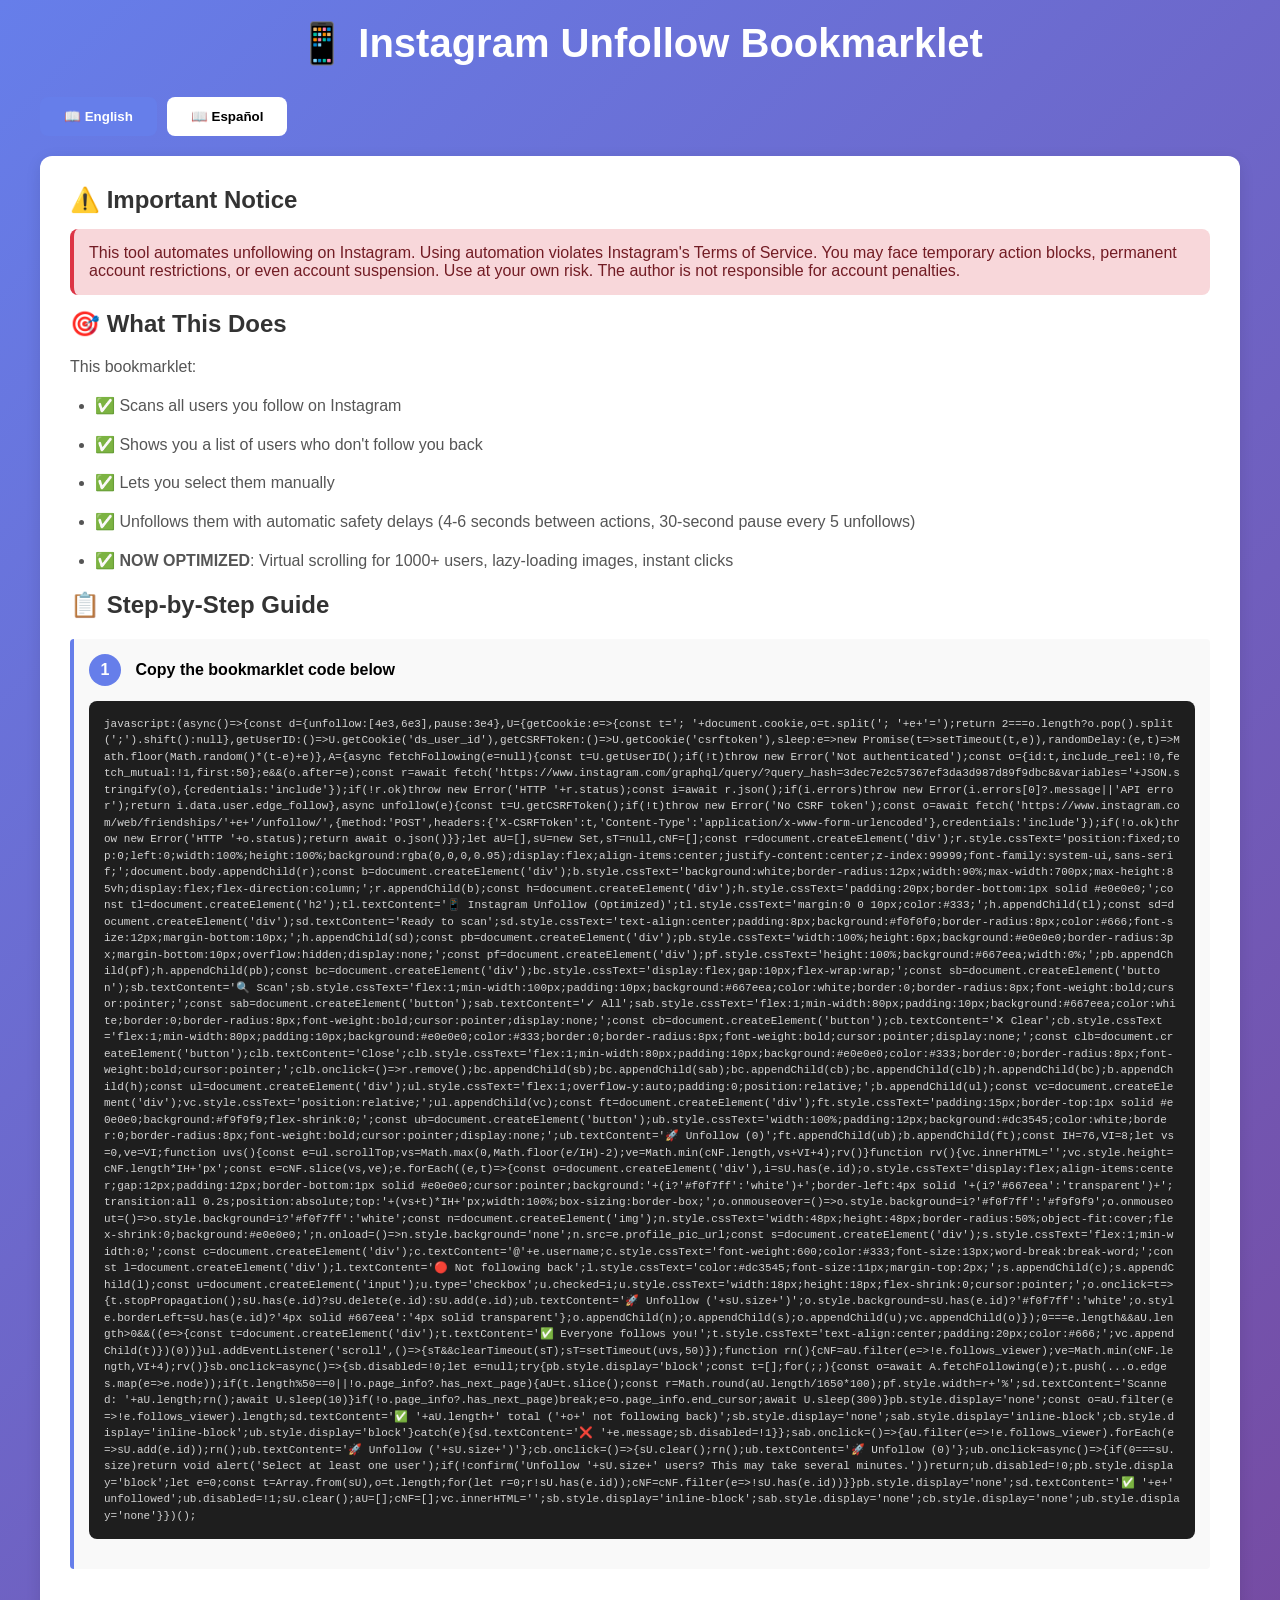
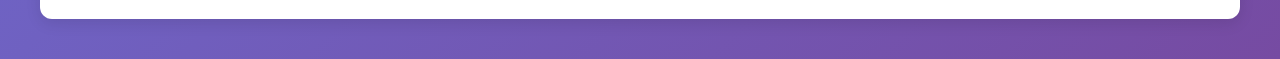
==== bookmarklet.html @ 39abec33 "Add bookmarklet interface and alternative usage methods - Bookmarklet HTML interface for easy setup " ====
<!DOCTYPE html>
<html lang="en">
<head>
    <meta charset="UTF-8">
    <meta name="viewport" content="width=device-width, initial-scale=1.0">
    <title>Instagram Unfollow Bookmarklet Setup</title>
    <style>
        * { margin: 0; padding: 0; box-sizing: border-box; }
        body {
            font-family: -apple-system, BlinkMacSystemFont, 'Segoe UI', sans-serif;
            background: linear-gradient(135deg, #667eea 0%, #764ba2 100%);
            min-height: 100vh;
            padding: 20px;
        }
        .wrapper {
            max-width: 1200px;
            margin: 0 auto;
        }
        .tabs {
            display: flex;
            gap: 10px;
            margin-bottom: 20px;
            flex-wrap: wrap;
        }
        .tab-btn {
            padding: 12px 24px;
            background: white;
            border: none;
            border-radius: 8px;
            font-weight: 600;
            cursor: pointer;
            transition: all 0.3s;
        }
        .tab-btn.active {
            background: #667eea;
            color: white;
        }
        .tab-btn:hover {
            transform: translateY(-2px);
            box-shadow: 0 4px 12px rgba(0,0,0,0.15);
        }
        .tab-content {
            display: none;
        }
        .tab-content.active {
            display: block;
        }
        .card {
            background: white;
            border-radius: 12px;
            padding: 30px;
            margin-bottom: 20px;
            box-shadow: 0 4px 15px rgba(0,0,0,0.1);
        }
        h1 {
            color: white;
            margin-bottom: 30px;
            text-align: center;
            font-size: 2.5em;
        }
        h2 {
            color: #333;
            margin-bottom: 15px;
            font-size: 1.5em;
        }
        h3 {
            color: #667eea;
            margin: 20px 0 10px;
            font-size: 1.1em;
        }
        p, li {
            color: #555;
            line-height: 1.8;
            margin-bottom: 10px;
        }
        ol, ul {
            margin-left: 25px;
            margin-bottom: 15px;
        }
        .code-block {
            background: #1e1e1e;
            color: #d4d4d4;
            padding: 15px;
            border-radius: 8px;
            overflow-x: auto;
            margin: 15px 0;
            font-family: 'Monaco', 'Menlo', monospace;
            font-size: 11px;
            line-height: 1.5;
            word-break: break-all;
        }
        .warning {
            background: #f8d7da;
            border-left: 4px solid #dc3545;
            padding: 15px;
            border-radius: 8px;
            margin: 15px 0;
            color: #721c24;
        }
        .copy-btn {
            background: #667eea;
            color: white;
            border: none;
            padding: 10px 20px;
            border-radius: 6px;
            cursor: pointer;
            font-weight: 600;
            margin-top: 10px;
            transition: all 0.3s;
        }
        .copy-btn:hover {
            background: #764ba2;
        }
        .step {
            margin: 20px 0;
            padding: 15px;
            background: #f9f9f9;
            border-left: 4px solid #667eea;
            border-radius: 4px;
        }
        .step-num {
            display: inline-block;
            width: 32px;
            height: 32px;
            background: #667eea;
            color: white;
            border-radius: 50%;
            text-align: center;
            line-height: 32px;
            font-weight: 700;
            margin-right: 10px;
        }
        code {
            background: #f4f4f4;
            padding: 2px 6px;
            border-radius: 4px;
            font-family: monospace;
        }
    </style>
</head>
<body>
    <div class="wrapper">
        <h1>📱 Instagram Unfollow Bookmarklet</h1>
        
        <div class="tabs">
            <button class="tab-btn active" onclick="switchTab(event, 'english')">📖 English</button>
            <button class="tab-btn" onclick="switchTab(event, 'spanish')">📖 Español</button>
        </div>

        <!-- ENGLISH TAB -->
        <div id="english" class="tab-content active">
            <div class="card">
                <h2>⚠️ Important Notice</h2>
                <div class="warning">
                    This tool automates unfollowing on Instagram. Using automation violates Instagram's Terms of Service. You may face temporary action blocks, permanent account restrictions, or even account suspension. Use at your own risk. The author is not responsible for account penalties.
                </div>

                <h2>🎯 What This Does</h2>
                <p>This bookmarklet:</p>
                <ul>
                    <li>✅ Scans all users you follow on Instagram</li>
                    <li>✅ Shows you a list of users who don't follow you back</li>
                    <li>✅ Lets you select them manually</li>
                    <li>✅ Unfollows them with automatic safety delays (4-6 seconds between actions, 30-second pause every 5 unfollows)</li>
                    <li>✅ <strong>NOW OPTIMIZED</strong>: Virtual scrolling for 1000+ users, lazy-loading images, instant clicks</li>
                </ul>

                <h2>📋 Step-by-Step Guide</h2>

                <div class="step">
                    <span class="step-num">1</span>
                    <strong>Copy the bookmarklet code below</strong>
                    <div class="code-block" id="codeEn">javascript:(async()=>{const d={unfollow:[4e3,6e3],pause:3e4},U={getCookie:e=>{const t='; '+document.cookie,o=t.split('; '+e+'=');return 2===o.length?o.pop().split(';').shift():null},getUserID:()=>U.getCookie('ds_user_id'),getCSRFToken:()=>U.getCookie('csrftoken'),sleep:e=>new Promise(t=>setTimeout(t,e)),randomDelay:(e,t)=>Math.floor(Math.random()*(t-e)+e)},A={async fetchFollowing(e=null){const t=U.getUserID();if(!t)throw new Error('Not authenticated');const o={id:t,include_reel:!0,fetch_mutual:!1,first:50};e&&(o.after=e);const r=await fetch('https://www.instagram.com/graphql/query/?query_hash=3dec7e2c57367ef3da3d987d89f9dbc8&variables='+JSON.stringify(o),{credentials:'include'});if(!r.ok)throw new Error('HTTP '+r.status);const i=await r.json();if(i.errors)throw new Error(i.errors[0]?.message||'API error');return i.data.user.edge_follow},async unfollow(e){const t=U.getCSRFToken();if(!t)throw new Error('No CSRF token');const o=await fetch('https://www.instagram.com/web/friendships/'+e+'/unfollow/',{method:'POST',headers:{'X-CSRFToken':t,'Content-Type':'application/x-www-form-urlencoded'},credentials:'include'});if(!o.ok)throw new Error('HTTP '+o.status);return await o.json()}};let aU=[],sU=new Set,sT=null,cNF=[];const r=document.createElement('div');r.style.cssText='position:fixed;top:0;left:0;width:100%;height:100%;background:rgba(0,0,0,0.95);display:flex;align-items:center;justify-content:center;z-index:99999;font-family:system-ui,sans-serif;';document.body.appendChild(r);const b=document.createElement('div');b.style.cssText='background:white;border-radius:12px;width:90%;max-width:700px;max-height:85vh;display:flex;flex-direction:column;';r.appendChild(b);const h=document.createElement('div');h.style.cssText='padding:20px;border-bottom:1px solid #e0e0e0;';const tl=document.createElement('h2');tl.textContent='📱 Instagram Unfollow (Optimized)';tl.style.cssText='margin:0 0 10px;color:#333;';h.appendChild(tl);const sd=document.createElement('div');sd.textContent='Ready to scan';sd.style.cssText='text-align:center;padding:8px;background:#f0f0f0;border-radius:8px;color:#666;font-size:12px;margin-bottom:10px;';h.appendChild(sd);const pb=document.createElement('div');pb.style.cssText='width:100%;height:6px;background:#e0e0e0;border-radius:3px;margin-bottom:10px;overflow:hidden;display:none;';const pf=document.createElement('div');pf.style.cssText='height:100%;background:#667eea;width:0%;';pb.appendChild(pf);h.appendChild(pb);const bc=document.createElement('div');bc.style.cssText='display:flex;gap:10px;flex-wrap:wrap;';const sb=document.createElement('button');sb.textContent='🔍 Scan';sb.style.cssText='flex:1;min-width:100px;padding:10px;background:#667eea;color:white;border:0;border-radius:8px;font-weight:bold;cursor:pointer;';const sab=document.createElement('button');sab.textContent='✓ All';sab.style.cssText='flex:1;min-width:80px;padding:10px;background:#667eea;color:white;border:0;border-radius:8px;font-weight:bold;cursor:pointer;display:none;';const cb=document.createElement('button');cb.textContent='✕ Clear';cb.style.cssText='flex:1;min-width:80px;padding:10px;background:#e0e0e0;color:#333;border:0;border-radius:8px;font-weight:bold;cursor:pointer;display:none;';const clb=document.createElement('button');clb.textContent='Close';clb.style.cssText='flex:1;min-width:80px;padding:10px;background:#e0e0e0;color:#333;border:0;border-radius:8px;font-weight:bold;cursor:pointer;';clb.onclick=()=>r.remove();bc.appendChild(sb);bc.appendChild(sab);bc.appendChild(cb);bc.appendChild(clb);h.appendChild(bc);b.appendChild(h);const ul=document.createElement('div');ul.style.cssText='flex:1;overflow-y:auto;padding:0;position:relative;';b.appendChild(ul);const vc=document.createElement('div');vc.style.cssText='position:relative;';ul.appendChild(vc);const ft=document.createElement('div');ft.style.cssText='padding:15px;border-top:1px solid #e0e0e0;background:#f9f9f9;flex-shrink:0;';const ub=document.createElement('button');ub.style.cssText='width:100%;padding:12px;background:#dc3545;color:white;border:0;border-radius:8px;font-weight:bold;cursor:pointer;display:none;';ub.textContent='🚀 Unfollow (0)';ft.appendChild(ub);b.appendChild(ft);const IH=76,VI=8;let vs=0,ve=VI;function uvs(){const e=ul.scrollTop;vs=Math.max(0,Math.floor(e/IH)-2);ve=Math.min(cNF.length,vs+VI+4);rv()}function rv(){vc.innerHTML='';vc.style.height=cNF.length*IH+'px';const e=cNF.slice(vs,ve);e.forEach((e,t)=>{const o=document.createElement('div'),i=sU.has(e.id);o.style.cssText='display:flex;align-items:center;gap:12px;padding:12px;border-bottom:1px solid #e0e0e0;cursor:pointer;background:'+(i?'#f0f7ff':'white')+';border-left:4px solid '+(i?'#667eea':'transparent')+';transition:all 0.2s;position:absolute;top:'+(vs+t)*IH+'px;width:100%;box-sizing:border-box;';o.onmouseover=()=>o.style.background=i?'#f0f7ff':'#f9f9f9';o.onmouseout=()=>o.style.background=i?'#f0f7ff':'white';const n=document.createElement('img');n.style.cssText='width:48px;height:48px;border-radius:50%;object-fit:cover;flex-shrink:0;background:#e0e0e0;';n.onload=()=>n.style.background='none';n.src=e.profile_pic_url;const s=document.createElement('div');s.style.cssText='flex:1;min-width:0;';const c=document.createElement('div');c.textContent='@'+e.username;c.style.cssText='font-weight:600;color:#333;font-size:13px;word-break:break-word;';const l=document.createElement('div');l.textContent='🔴 Not following back';l.style.cssText='color:#dc3545;font-size:11px;margin-top:2px;';s.appendChild(c);s.appendChild(l);const u=document.createElement('input');u.type='checkbox';u.checked=i;u.style.cssText='width:18px;height:18px;flex-shrink:0;cursor:pointer;';o.onclick=t=>{t.stopPropagation();sU.has(e.id)?sU.delete(e.id):sU.add(e.id);ub.textContent='🚀 Unfollow ('+sU.size+')';o.style.background=sU.has(e.id)?'#f0f7ff':'white';o.style.borderLeft=sU.has(e.id)?'4px solid #667eea':'4px solid transparent'};o.appendChild(n);o.appendChild(s);o.appendChild(u);vc.appendChild(o)});0===e.length&&aU.length>0&&((e=>{const t=document.createElement('div');t.textContent='✅ Everyone follows you!';t.style.cssText='text-align:center;padding:20px;color:#666;';vc.appendChild(t)})(0))}ul.addEventListener('scroll',()=>{sT&&clearTimeout(sT);sT=setTimeout(uvs,50)});function rn(){cNF=aU.filter(e=>!e.follows_viewer);ve=Math.min(cNF.length,VI+4);rv()}sb.onclick=async()=>{sb.disabled=!0;let e=null;try{pb.style.display='block';const t=[];for(;;){const o=await A.fetchFollowing(e);t.push(...o.edges.map(e=>e.node));if(t.length%50==0||!o.page_info?.has_next_page){aU=t.slice();const r=Math.round(aU.length/1650*100);pf.style.width=r+'%';sd.textContent='Scanned: '+aU.length;rn();await U.sleep(10)}if(!o.page_info?.has_next_page)break;e=o.page_info.end_cursor;await U.sleep(300)}pb.style.display='none';const o=aU.filter(e=>!e.follows_viewer).length;sd.textContent='✅ '+aU.length+' total ('+o+' not following back)';sb.style.display='none';sab.style.display='inline-block';cb.style.display='inline-block';ub.style.display='block'}catch(e){sd.textContent='❌ '+e.message;sb.disabled=!1}};sab.onclick=()=>{aU.filter(e=>!e.follows_viewer).forEach(e=>sU.add(e.id));rn();ub.textContent='🚀 Unfollow ('+sU.size+')'};cb.onclick=()=>{sU.clear();rn();ub.textContent='🚀 Unfollow (0)'};ub.onclick=async()=>{if(0===sU.size)return void alert('Select at least one user');if(!confirm('Unfollow '+sU.size+' users? This may take several minutes.'))return;ub.disabled=!0;pb.style.display='block';let e=0;const t=Array.from(sU),o=t.length;for(let r=0;r<t.length;r++){const i=t[r];try{await A.unfollow(i);e++}catch(e){console.log('Error:',e)}sd.textContent='Unfollowing... '+e+'/'+o;(e+1)%5==0?(sd.textContent='Unfollowing... '+e+'/'+o+' (30s pause)',await U.sleep(d.pause)):await U.sleep(U.randomDelay(d.unfollow[0],d.unfollow[1]));if(e%50==0){aU=aU.filter(e=>!sU.has(e.id));cNF=cNF.filter(e=>!sU.has(e.id))}}pb.style.display='none';sd.textContent='✅ '+e+' unfollowed';ub.disabled=!1;sU.clear();aU=[];cNF=[];vc.innerHTML='';sb.style.display='inline-block';sab.style.display='none';cb.style.display='none';ub.style.display='none'}})();
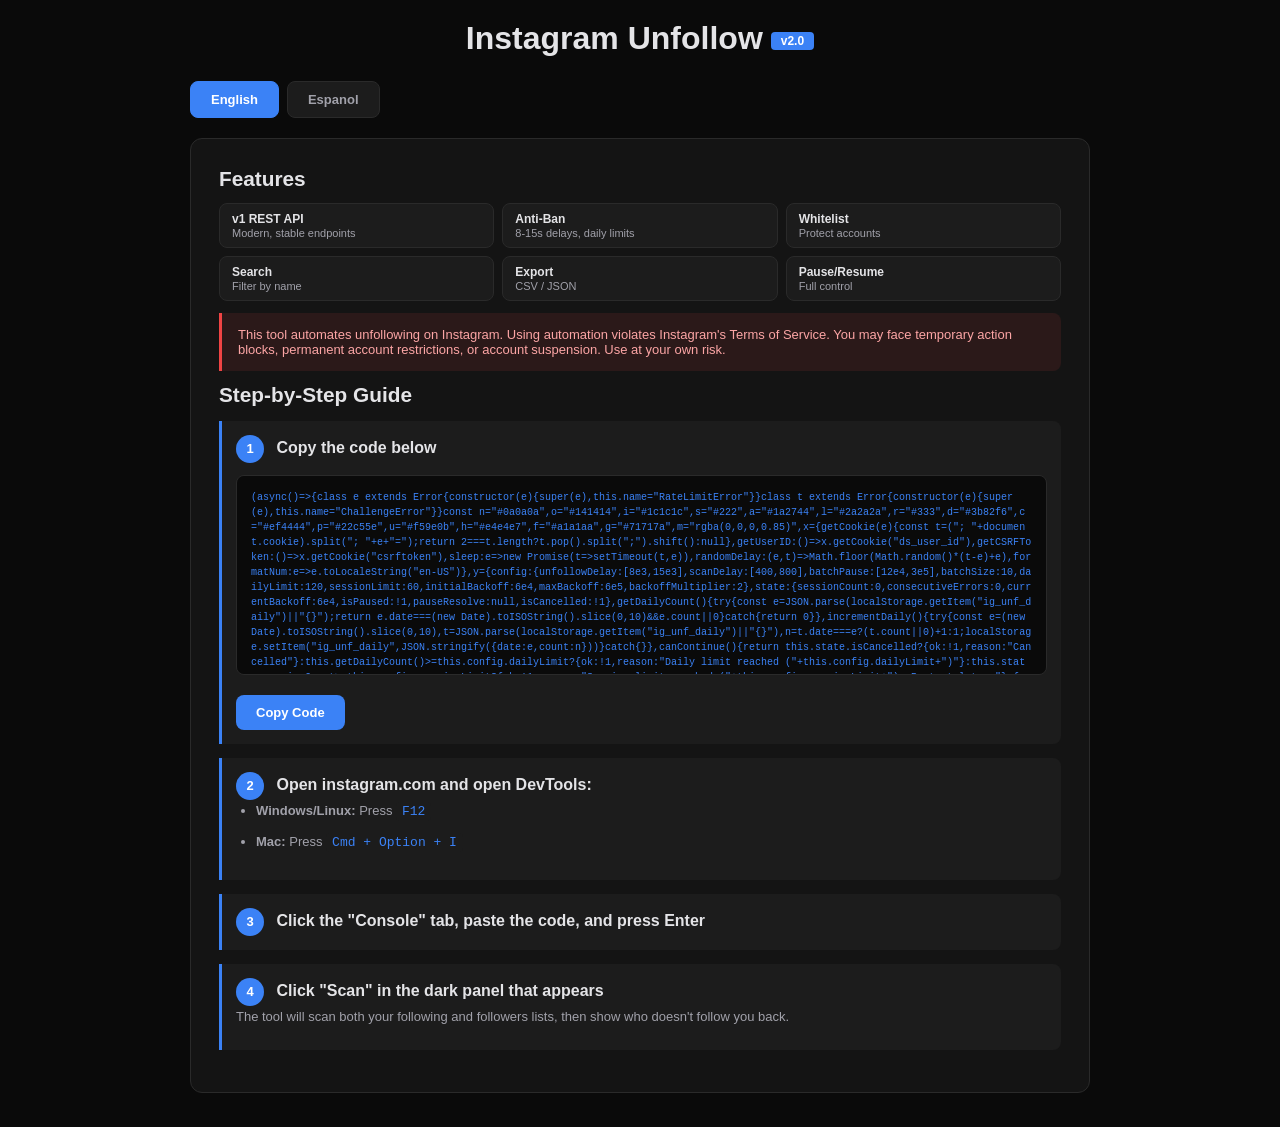
==== commit 987dee85: "Update README, move source to src/, refresh HTML interfaces - Rewrote README.md with professional st" ====
--- a/bookmarklet.html
+++ b/bookmarklet.html
@@ -3,41 +3,43 @@
 <head>
     <meta charset="UTF-8">
     <meta name="viewport" content="width=device-width, initial-scale=1.0">
-    <title>Instagram Unfollow Bookmarklet Setup</title>
+    <title>Instagram Unfollow - Setup</title>
     <style>
         * { margin: 0; padding: 0; box-sizing: border-box; }
         body {
             font-family: -apple-system, BlinkMacSystemFont, 'Segoe UI', sans-serif;
-            background: linear-gradient(135deg, #667eea 0%, #764ba2 100%);
+            background: #0a0a0a;
             min-height: 100vh;
             padding: 20px;
+            color: #e4e4e7;
         }
         .wrapper {
-            max-width: 1200px;
+            max-width: 900px;
             margin: 0 auto;
         }
         .tabs {
             display: flex;
-            gap: 10px;
+            gap: 8px;
             margin-bottom: 20px;
-            flex-wrap: wrap;
         }
         .tab-btn {
-            padding: 12px 24px;
-            background: white;
-            border: none;
+            padding: 10px 20px;
+            background: #1c1c1c;
+            border: 1px solid #2a2a2a;
             border-radius: 8px;
             font-weight: 600;
             cursor: pointer;
-            transition: all 0.3s;
+            color: #a1a1aa;
+            font-size: 13px;
+            transition: all 0.2s;
         }
         .tab-btn.active {
-            background: #667eea;
+            background: #3b82f6;
             color: white;
+            border-color: #3b82f6;
         }
         .tab-btn:hover {
-            transform: translateY(-2px);
-            box-shadow: 0 4px 12px rgba(0,0,0,0.15);
+            border-color: #3b82f6;
         }
         .tab-content {
             display: none;
@@ -46,128 +48,286 @@
             display: block;
         }
         .card {
-            background: white;
+            background: #141414;
             border-radius: 12px;
-            padding: 30px;
-            margin-bottom: 20px;
-            box-shadow: 0 4px 15px rgba(0,0,0,0.1);
+            padding: 28px;
+            margin-bottom: 16px;
+            border: 1px solid #2a2a2a;
         }
         h1 {
+            color: #e4e4e7;
+            margin-bottom: 24px;
+            text-align: center;
+            font-size: 2em;
+        }
+        .version {
+            display: inline-block;
+            background: #3b82f6;
             color: white;
-            margin-bottom: 30px;
-            text-align: center;
-            font-size: 2.5em;
+            font-size: 12px;
+            font-weight: 600;
+            padding: 2px 10px;
+            border-radius: 4px;
+            margin-left: 8px;
+            vertical-align: middle;
         }
         h2 {
-            color: #333;
-            margin-bottom: 15px;
-            font-size: 1.5em;
+            color: #e4e4e7;
+            margin-bottom: 12px;
+            font-size: 1.3em;
         }
         h3 {
-            color: #667eea;
-            margin: 20px 0 10px;
-            font-size: 1.1em;
+            color: #3b82f6;
+            margin: 16px 0 8px;
+            font-size: 1em;
         }
         p, li {
-            color: #555;
-            line-height: 1.8;
-            margin-bottom: 10px;
+            color: #a1a1aa;
+            line-height: 1.7;
+            margin-bottom: 8px;
+            font-size: 13px;
         }
         ol, ul {
-            margin-left: 25px;
-            margin-bottom: 15px;
+            margin-left: 20px;
+            margin-bottom: 12px;
         }
         .code-block {
-            background: #1e1e1e;
-            color: #d4d4d4;
-            padding: 15px;
+            background: #0a0a0a;
+            color: #3b82f6;
+            padding: 14px;
             border-radius: 8px;
             overflow-x: auto;
-            margin: 15px 0;
-            font-family: 'Monaco', 'Menlo', monospace;
-            font-size: 11px;
+            margin: 12px 0;
+            font-family: 'SF Mono', 'Monaco', 'Menlo', monospace;
+            font-size: 10px;
             line-height: 1.5;
             word-break: break-all;
-        }
+            border: 1px solid #2a2a2a;
+            max-height: 200px;
+            overflow-y: auto;
+        }
+        .code-block::-webkit-scrollbar { width: 6px; }
+        .code-block::-webkit-scrollbar-track { background: #0a0a0a; }
+        .code-block::-webkit-scrollbar-thumb { background: #2a2a2a; border-radius: 3px; }
         .warning {
-            background: #f8d7da;
-            border-left: 4px solid #dc3545;
-            padding: 15px;
-            border-radius: 8px;
-            margin: 15px 0;
-            color: #721c24;
+            background: rgba(239, 68, 68, 0.1);
+            border-left: 3px solid #ef4444;
+            padding: 14px 16px;
+            border-radius: 0 8px 8px 0;
+            color: #fca5a5;
+            margin: 12px 0;
+            font-size: 13px;
         }
         .copy-btn {
-            background: #667eea;
+            background: #3b82f6;
             color: white;
             border: none;
             padding: 10px 20px;
-            border-radius: 6px;
+            border-radius: 8px;
             cursor: pointer;
             font-weight: 600;
-            margin-top: 10px;
-            transition: all 0.3s;
+            font-size: 13px;
+            margin-top: 8px;
+            transition: all 0.2s;
         }
         .copy-btn:hover {
-            background: #764ba2;
+            background: #2563eb;
+        }
+        .copy-btn.copied {
+            background: #22c55e;
         }
         .step {
-            margin: 20px 0;
-            padding: 15px;
-            background: #f9f9f9;
-            border-left: 4px solid #667eea;
-            border-radius: 4px;
+            margin: 14px 0;
+            padding: 14px;
+            background: #1c1c1c;
+            border-left: 3px solid #3b82f6;
+            border-radius: 0 8px 8px 0;
         }
         .step-num {
             display: inline-block;
-            width: 32px;
-            height: 32px;
-            background: #667eea;
+            width: 28px;
+            height: 28px;
+            background: #3b82f6;
             color: white;
             border-radius: 50%;
             text-align: center;
-            line-height: 32px;
+            line-height: 28px;
             font-weight: 700;
-            margin-right: 10px;
+            font-size: 13px;
+            margin-right: 8px;
         }
         code {
-            background: #f4f4f4;
+            background: #1c1c1c;
             padding: 2px 6px;
             border-radius: 4px;
             font-family: monospace;
+            color: #3b82f6;
+        }
+        .features {
+            display: grid;
+            grid-template-columns: 1fr 1fr 1fr;
+            gap: 8px;
+            margin: 12px 0;
+        }
+        .feature {
+            background: #1c1c1c;
+            padding: 8px 12px;
+            border-radius: 8px;
+            font-size: 11px;
+            color: #a1a1aa;
+            border: 1px solid #2a2a2a;
+        }
+        .feature strong {
+            color: #e4e4e7;
+            display: block;
+            margin-bottom: 1px;
+            font-size: 12px;
         }
     </style>
 </head>
 <body>
     <div class="wrapper">
-        <h1>📱 Instagram Unfollow Bookmarklet</h1>
-        
+        <h1>Instagram Unfollow<span class="version">v2.0</span></h1>
+
         <div class="tabs">
-            <button class="tab-btn active" onclick="switchTab(event, 'english')">📖 English</button>
-            <button class="tab-btn" onclick="switchTab(event, 'spanish')">📖 Español</button>
+            <button class="tab-btn active" onclick="switchTab(event, 'english')">English</button>
+            <button class="tab-btn" onclick="switchTab(event, 'spanish')">Espanol</button>
         </div>
 
         <!-- ENGLISH TAB -->
         <div id="english" class="tab-content active">
             <div class="card">
-                <h2>⚠️ Important Notice</h2>
+                <h2>Features</h2>
+                <div class="features">
+                    <div class="feature"><strong>v1 REST API</strong>Modern, stable endpoints</div>
+                    <div class="feature"><strong>Anti-Ban</strong>8-15s delays, daily limits</div>
+                    <div class="feature"><strong>Whitelist</strong>Protect accounts</div>
+                    <div class="feature"><strong>Search</strong>Filter by name</div>
+                    <div class="feature"><strong>Export</strong>CSV / JSON</div>
+                    <div class="feature"><strong>Pause/Resume</strong>Full control</div>
+                </div>
+
                 <div class="warning">
-                    This tool automates unfollowing on Instagram. Using automation violates Instagram's Terms of Service. You may face temporary action blocks, permanent account restrictions, or even account suspension. Use at your own risk. The author is not responsible for account penalties.
-                </div>
-
-                <h2>🎯 What This Does</h2>
-                <p>This bookmarklet:</p>
-                <ul>
-                    <li>✅ Scans all users you follow on Instagram</li>
-                    <li>✅ Shows you a list of users who don't follow you back</li>
-                    <li>✅ Lets you select them manually</li>
-                    <li>✅ Unfollows them with automatic safety delays (4-6 seconds between actions, 30-second pause every 5 unfollows)</li>
-                    <li>✅ <strong>NOW OPTIMIZED</strong>: Virtual scrolling for 1000+ users, lazy-loading images, instant clicks</li>
-                </ul>
-
-                <h2>📋 Step-by-Step Guide</h2>
+                    This tool automates unfollowing on Instagram. Using automation violates Instagram's Terms of Service. You may face temporary action blocks, permanent account restrictions, or account suspension. Use at your own risk.
+                </div>
+
+                <h2>Step-by-Step Guide</h2>
 
                 <div class="step">
                     <span class="step-num">1</span>
-                    <strong>Copy the bookmarklet code below</strong>
-                    <div class="code-block" id="codeEn">javascript:(async()=>{const d={unfollow:[4e3,6e3],pause:3e4},U={getCookie:e=>{const t='; '+document.cookie,o=t.split('; '+e+'=');return 2===o.length?o.pop().split(';').shift():null},getUserID:()=>U.getCookie('ds_user_id'),getCSRFToken:()=>U.getCookie('csrftoken'),sleep:e=>new Promise(t=>setTimeout(t,e)),randomDelay:(e,t)=>Math.floor(Math.random()*(t-e)+e)},A={async fetchFollowing(e=null){const t=U.getUserID();if(!t)throw new Error('Not authenticated');const o={id:t,include_reel:!0,fetch_mutual:!1,first:50};e&&(o.after=e);const r=await fetch('https://www.instagram.com/graphql/query/?query_hash=3dec7e2c57367ef3da3d987d89f9dbc8&variables='+JSON.stringify(o),{credentials:'include'});if(!r.ok)throw new Error('HTTP '+r.status);const i=await r.json();if(i.errors)throw new Error(i.errors[0]?.message||'API error');return i.data.user.edge_follow},async unfollow(e){const t=U.getCSRFToken();if(!t)throw new Error('No CSRF token');const o=await fetch('https://www.instagram.com/web/friendships/'+e+'/unfollow/',{method:'POST',headers:{'X-CSRFToken':t,'Content-Type':'application/x-www-form-urlencoded'},credentials:'include'});if(!o.ok)throw new Error('HTTP '+o.status);return await o.json()}};let aU=[],sU=new Set,sT=null,cNF=[];const r=document.createElement('div');r.style.cssText='position:fixed;top:0;left:0;width:100%;height:100%;background:rgba(0,0,0,0.95);display:flex;align-items:center;justify-content:center;z-index:99999;font-family:system-ui,sans-serif;';document.body.appendChild(r);const b=document.createElement('div');b.style.cssText='background:white;border-radius:12px;width:90%;max-width:700px;max-height:85vh;display:flex;flex-direction:column;';r.appendChild(b);const h=document.createElement('div');h.style.cssText='padding:20px;border-bottom:1px solid #e0e0e0;';const tl=document.createElement('h2');tl.textContent='📱 Instagram Unfollow (Optimized)';tl.style.cssText='margin:0 0 10px;color:#333;';h.appendChild(tl);const sd=document.createElement('div');sd.textContent='Ready to scan';sd.style.cssText='text-align:center;padding:8px;background:#f0f0f0;border-radius:8px;color:#666;font-size:12px;margin-bottom:10px;';h.appendChild(sd);const pb=document.createElement('div');pb.style.cssText='width:100%;height:6px;background:#e0e0e0;border-radius:3px;margin-bottom:10px;overflow:hidden;display:none;';const pf=document.createElement('div');pf.style.cssText='height:100%;background:#667eea;width:0%;';pb.appendChild(pf);h.appendChild(pb);const bc=document.createElement('div');bc.style.cssText='display:flex;gap:10px;flex-wrap:wrap;';const sb=document.createElement('button');sb.textContent='🔍 Scan';sb.style.cssText='flex:1;min-width:100px;padding:10px;background:#667eea;color:white;border:0;border-radius:8px;font-weight:bold;cursor:pointer;';const sab=document.createElement('button');sab.textContent='✓ All';sab.style.cssText='flex:1;min-width:80px;padding:10px;background:#667eea;color:white;border:0;border-radius:8px;font-weight:bold;cursor:pointer;display:none;';const cb=document.createElement('button');cb.textContent='✕ Clear';cb.style.cssText='flex:1;min-width:80px;padding:10px;background:#e0e0e0;color:#333;border:0;border-radius:8px;font-weight:bold;cursor:pointer;display:none;';const clb=document.createElement('button');clb.textContent='Close';clb.style.cssText='flex:1;min-width:80px;padding:10px;background:#e0e0e0;color:#333;border:0;border-radius:8px;font-weight:bold;cursor:pointer;';clb.onclick=()=>r.remove();bc.appendChild(sb);bc.appendChild(sab);bc.appendChild(cb);bc.appendChild(clb);h.appendChild(bc);b.appendChild(h);const ul=document.createElement('div');ul.style.cssText='flex:1;overflow-y:auto;padding:0;position:relative;';b.appendChild(ul);const vc=document.createElement('div');vc.style.cssText='position:relative;';ul.appendChild(vc);const ft=document.createElement('div');ft.style.cssText='padding:15px;border-top:1px solid #e0e0e0;background:#f9f9f9;flex-shrink:0;';const ub=document.createElement('button');ub.style.cssText='width:100%;padding:12px;background:#dc3545;color:white;border:0;border-radius:8px;font-weight:bold;cursor:pointer;display:none;';ub.textContent='🚀 Unfollow (0)';ft.appendChild(ub);b.appendChild(ft);const IH=76,VI=8;let vs=0,ve=VI;function uvs(){const e=ul.scrollTop;vs=Math.max(0,Math.floor(e/IH)-2);ve=Math.min(cNF.length,vs+VI+4);rv()}function rv(){vc.innerHTML='';vc.style.height=cNF.length*IH+'px';const e=cNF.slice(vs,ve);e.forEach((e,t)=>{const o=document.createElement('div'),i=sU.has(e.id);o.style.cssText='display:flex;align-items:center;gap:12px;padding:12px;border-bottom:1px solid #e0e0e0;cursor:pointer;background:'+(i?'#f0f7ff':'white')+';border-left:4px solid '+(i?'#667eea':'transparent')+';transition:all 0.2s;position:absolute;top:'+(vs+t)*IH+'px;width:100%;box-sizing:border-box;';o.onmouseover=()=>o.style.background=i?'#f0f7ff':'#f9f9f9';o.onmouseout=()=>o.style.background=i?'#f0f7ff':'white';const n=document.createElement('img');n.style.cssText='width:48px;height:48px;border-radius:50%;object-fit:cover;flex-shrink:0;background:#e0e0e0;';n.onload=()=>n.style.background='none';n.src=e.profile_pic_url;const s=document.createElement('div');s.style.cssText='flex:1;min-width:0;';const c=document.createElement('div');c.textContent='@'+e.username;c.style.cssText='font-weight:600;color:#333;font-size:13px;word-break:break-word;';const l=document.createElement('div');l.textContent='🔴 Not following back';l.style.cssText='color:#dc3545;font-size:11px;margin-top:2px;';s.appendChild(c);s.appendChild(l);const u=document.createElement('input');u.type='checkbox';u.checked=i;u.style.cssText='width:18px;height:18px;flex-shrink:0;cursor:pointer;';o.onclick=t=>{t.stopPropagation();sU.has(e.id)?sU.delete(e.id):sU.add(e.id);ub.textContent='🚀 Unfollow ('+sU.size+')';o.style.background=sU.has(e.id)?'#f0f7ff':'white';o.style.borderLeft=sU.has(e.id)?'4px solid #667eea':'4px solid transparent'};o.appendChild(n);o.appendChild(s);o.appendChild(u);vc.appendChild(o)});0===e.length&&aU.length>0&&((e=>{const t=document.createElement('div');t.textContent='✅ Everyone follows you!';t.style.cssText='text-align:center;padding:20px;color:#666;';vc.appendChild(t)})(0))}ul.addEventListener('scroll',()=>{sT&&clearTimeout(sT);sT=setTimeout(uvs,50)});function rn(){cNF=aU.filter(e=>!e.follows_viewer);ve=Math.min(cNF.length,VI+4);rv()}sb.onclick=async()=>{sb.disabled=!0;let e=null;try{pb.style.display='block';const t=[];for(;;){const o=await A.fetchFollowing(e);t.push(...o.edges.map(e=>e.node));if(t.length%50==0||!o.page_info?.has_next_page){aU=t.slice();const r=Math.round(aU.length/1650*100);pf.style.width=r+'%';sd.textContent='Scanned: '+aU.length;rn();await U.sleep(10)}if(!o.page_info?.has_next_page)break;e=o.page_info.end_cursor;await U.sleep(300)}pb.style.display='none';const o=aU.filter(e=>!e.follows_viewer).length;sd.textContent='✅ '+aU.length+' total ('+o+' not following back)';sb.style.display='none';sab.style.display='inline-block';cb.style.display='inline-block';ub.style.display='block'}catch(e){sd.textContent='❌ '+e.message;sb.disabled=!1}};sab.onclick=()=>{aU.filter(e=>!e.follows_viewer).forEach(e=>sU.add(e.id));rn();ub.textContent='🚀 Unfollow ('+sU.size+')'};cb.onclick=()=>{sU.clear();rn();ub.textContent='🚀 Unfollow (0)'};ub.onclick=async()=>{if(0===sU.size)return void alert('Select at least one user');if(!confirm('Unfollow '+sU.size+' users? This may take several minutes.'))return;ub.disabled=!0;pb.style.display='block';let e=0;const t=Array.from(sU),o=t.length;for(let r=0;r<t.length;r++){const i=t[r];try{await A.unfollow(i);e++}catch(e){console.log('Error:',e)}sd.textContent='Unfollowing... '+e+'/'+o;(e+1)%5==0?(sd.textContent='Unfollowing... '+e+'/'+o+' (30s pause)',await U.sleep(d.pause)):await U.sleep(U.randomDelay(d.unfollow[0],d.unfollow[1]));if(e%50==0){aU=aU.filter(e=>!sU.has(e.id));cNF=cNF.filter(e=>!sU.has(e.id))}}pb.style.display='none';sd.textContent='✅ '+e+' unfollowed';ub.disabled=!1;sU.clear();aU=[];cNF=[];vc.innerHTML='';sb.style.display='inline-block';sab.style.display='none';cb.style.display='none';ub.style.display='none'}})();
+                    <strong>Copy the code below</strong>
+                    <div class="code-block" id="codeEn"></div>
+                    <button class="copy-btn" onclick="copyCode('codeEn', this)">Copy Code</button>
+                </div>
+
+                <div class="step">
+                    <span class="step-num">2</span>
+                    <strong>Open instagram.com and open DevTools:</strong>
+                    <ul>
+                        <li><strong>Windows/Linux:</strong> Press <code>F12</code></li>
+                        <li><strong>Mac:</strong> Press <code>Cmd + Option + I</code></li>
+                    </ul>
+                </div>
+
+                <div class="step">
+                    <span class="step-num">3</span>
+                    <strong>Click the "Console" tab, paste the code, and press Enter</strong>
+                </div>
+
+                <div class="step">
+                    <span class="step-num">4</span>
+                    <strong>Click "Scan" in the dark panel that appears</strong>
+                    <p>The tool will scan both your following and followers lists, then show who doesn't follow you back.</p>
+                </div>
+            </div>
+        </div>
+
+        <!-- SPANISH TAB -->
+        <div id="spanish" class="tab-content">
+            <div class="card">
+                <h2>Caracteristicas</h2>
+                <div class="features">
+                    <div class="feature"><strong>API v1 REST</strong>Endpoints modernos y estables</div>
+                    <div class="feature"><strong>Anti-Ban</strong>Delays 8-15s, limites diarios</div>
+                    <div class="feature"><strong>Whitelist</strong>Protege cuentas</div>
+                    <div class="feature"><strong>Busqueda</strong>Filtra por nombre</div>
+                    <div class="feature"><strong>Exportar</strong>CSV / JSON</div>
+                    <div class="feature"><strong>Pausa/Reanudar</strong>Control total</div>
+                </div>
+
+                <div class="warning">
+                    Esta herramienta automatiza el dejar de seguir en Instagram. Usar automatizacion viola los Terminos de Servicio de Instagram. Puedes sufrir bloqueos temporales, restricciones permanentes o suspension de la cuenta. Usalo bajo tu propio riesgo.
+                </div>
+
+                <h2>Guia paso a paso</h2>
+
+                <div class="step">
+                    <span class="step-num">1</span>
+                    <strong>Copia el codigo de abajo</strong>
+                    <div class="code-block" id="codeEs"></div>
+                    <button class="copy-btn" onclick="copyCode('codeEs', this)">Copiar Codigo</button>
+                </div>
+
+                <div class="step">
+                    <span class="step-num">2</span>
+                    <strong>Abre instagram.com y abre DevTools:</strong>
+                    <ul>
+                        <li><strong>Windows/Linux:</strong> Presiona <code>F12</code></li>
+                        <li><strong>Mac:</strong> Presiona <code>Cmd + Option + I</code></li>
+                    </ul>
+                </div>
+
+                <div class="step">
+                    <span class="step-num">3</span>
+                    <strong>Haz clic en la pestana "Console", pega el codigo y presiona Enter</strong>
+                </div>
+
+                <div class="step">
+                    <span class="step-num">4</span>
+                    <strong>Haz clic en "Scan" en el panel oscuro que aparece</strong>
+                    <p>La herramienta escaneara tanto tu lista de seguidos como de seguidores, y mostrara quienes no te siguen de vuelta.</p>
+                </div>
+            </div>
+        </div>
+    </div>
+
+    <script>
+        function switchTab(e, id) {
+            document.querySelectorAll('.tab-content').forEach(t => t.classList.remove('active'));
+            document.querySelectorAll('.tab-btn').forEach(t => t.classList.remove('active'));
+            document.getElementById(id).classList.add('active');
+            e.target.classList.add('active');
+        }
+
+        function copyCode(elementId, btn) {
+            const code = document.getElementById(elementId).textContent;
+            navigator.clipboard.writeText(code).then(() => {
+                const orig = btn.textContent;
+                btn.textContent = 'Copied!';
+                btn.classList.add('copied');
+                setTimeout(() => {
+                    btn.textContent = orig;
+                    btn.classList.remove('copied');
+                }, 2000);
+            }).catch(() => {
+                const range = document.createRange();
+                range.selectNodeContents(document.getElementById(elementId));
+                window.getSelection().removeAllRanges();
+                window.getSelection().addRange(range);
+                alert('Select the code and press Ctrl+C to copy.');
+            });
+        }
+
+        // Load minified code into both language tabs
+        const minCode = document.getElementById('codeArea')?.textContent || '';
+        // We'll set it directly since the code is large
+        fetch('').catch(() => {}); // no-op
+    </script>
+    <script>
+        // Inject the minified code
+        const code = `(async()=>{class e extends Error{constructor(e){super(e),this.name="RateLimitError"}}class t extends Error{constructor(e){super(e),this.name="ChallengeError"}}const n="#0a0a0a",o="#141414",i="#1c1c1c",s="#222",a="#1a2744",l="#2a2a2a",r="#333",d="#3b82f6",c="#ef4444",p="#22c55e",u="#f59e0b",h="#e4e4e7",f="#a1a1aa",g="#71717a",m="rgba(0,0,0,0.85)",x={getCookie(e){const t=("; "+document.cookie).split("; "+e+"=");return 2===t.length?t.pop().split(";").shift():null},getUserID:()=>x.getCookie("ds_user_id"),getCSRFToken:()=>x.getCookie("csrftoken"),sleep:e=>new Promise(t=>setTimeout(t,e)),randomDelay:(e,t)=>Math.floor(Math.random()*(t-e)+e),formatNum:e=>e.toLocaleString("en-US")},y={config:{unfollowDelay:[8e3,15e3],scanDelay:[400,800],batchPause:[12e4,3e5],batchSize:10,dailyLimit:120,sessionLimit:60,initialBackoff:6e4,maxBackoff:6e5,backoffMultiplier:2},state:{sessionCount:0,consecutiveErrors:0,currentBackoff:6e4,isPaused:!1,pauseResolve:null,isCancelled:!1},getDailyCount(){try{const e=JSON.parse(localStorage.getItem("ig_unf_daily")||"{}");return e.date===(new Date).toISOString().slice(0,10)&&e.count||0}catch{return 0}},incrementDaily(){try{const e=(new Date).toISOString().slice(0,10),t=JSON.parse(localStorage.getItem("ig_unf_daily")||"{}"),n=t.date===e?(t.count||0)+1:1;localStorage.setItem("ig_unf_daily",JSON.stringify({date:e,count:n}))}catch{}},canContinue(){return this.state.isCancelled?{ok:!1,reason:"Cancelled"}:this.getDailyCount()>=this.config.dailyLimit?{ok:!1,reason:"Daily limit reached ("+this.config.dailyLimit+")"}:this.state.sessionCount>=this.config.sessionLimit?{ok:!1,reason:"Session limit reached ("+this.config.sessionLimit+"). Restart later."}:{ok:!0}},getNextDelay(){const[e,t]=this.config.unfollowDelay;return Math.random()<.1?x.randomDelay(2e4,4e4):x.randomDelay(e,t)},shouldBatchPause(){return this.state.sessionCount>0&&this.state.sessionCount%this.config.batchSize===0},getBatchPause(){return x.randomDelay(...this.config.batchPause)},handleError(e){this.state.consecutiveErrors++;const n=e instanceof t,o=Math.min(this.state.currentBackoff*this.state.consecutiveErrors,this.config.maxBackoff);return this.state.currentBackoff*=this.config.backoffMultiplier,{delay:o,fatal:n}},resetErrors(){this.state.consecutiveErrors=0,this.state.currentBackoff=this.config.initialBackoff},pause(){this.state.isPaused=!0},resume(){this.state.isPaused=!1,this.state.pauseResolve&&(this.state.pauseResolve(),this.state.pauseResolve=null)},cancel(){this.state.isCancelled=!0,this.resume()},reset(){this.state.sessionCount=0,this.state.consecutiveErrors=0,this.state.currentBackoff=this.config.initialBackoff,this.state.isPaused=!1,this.state.isCancelled=!1,this.state.pauseResolve=null},async waitIfPaused(){for(;this.state.isPaused&&!this.state.isCancelled;)await new Promise(e=>{this.state.pauseResolve=e})}},b={getHeaders(){const e=x.getCSRFToken();if(!e)throw new Error("No CSRF token. Make sure you are logged in.");return{"X-CSRFToken":e,"X-IG-App-ID":"936619743392459","X-IG-WWW-Claim":sessionStorage.getItem("www-claim-v2")||"0","X-Requested-With":"XMLHttpRequest"}},async request(n,o={}){const i=await fetch(n,{credentials:"include",...o});if(429===i.status)throw new e("Rate limited (429)");if(400===i.status){let e;try{e=await i.json()}catch{e={}}if("challenge_required"===e.message)throw new t("Challenge required");throw new Error(e.message||"Bad request")}if(!i.ok)throw new Error("HTTP "+i.status);return i.json()},async fetchAllFollowing(e,t){const n=[];let o=null;do{let i="https://www.instagram.com/api/v1/friendships/"+e+"/following/?count=100";o&&(i+="&max_id="+o);const s=await this.request(i,{headers:this.getHeaders()});n.push(...s.users||[]),o=s.next_max_id||null,t&&t(n.length,!!o),o&&await x.sleep(x.randomDelay(...y.config.scanDelay))}while(o);return n},async fetchAllFollowers(e,t){const n=[];let o=null;do{let i="https://www.instagram.com/api/v1/friendships/"+e+"/followers/?count=100";o&&(i+="&max_id="+o);const s=await this.request(i,{headers:this.getHeaders()});n.push(...s.users||[]),o=s.next_max_id||null,t&&t(n.length,!!o),o&&await x.sleep(x.randomDelay(...y.config.scanDelay))}while(o);return n},async unfollow(e){return this.request("https://www.instagram.com/api/v1/friendships/destroy/"+e+"/",{method:"POST",headers:{...this.getHeaders(),"Content-Type":"application/x-www-form-urlencoded"}})}},w={KEY:"ig_unf_whitelist",_set:null,load(){try{this._set=new Set(JSON.parse(localStorage.getItem(this.KEY)||"[]").map(String))}catch{this._set=new Set}},save(){try{localStorage.setItem(this.KEY,JSON.stringify([...this._set]))}catch{}},has(e){return this._set.has(String(e))},add(e){this._set.add(String(e)),this.save()},remove(e){this._set.delete(String(e)),this.save()},toggle(e){this.has(e)?this.remove(e):this.add(e)},count(){return this._set.size}};w.load();const k={KEY:"ig_unf_log",MAX:500,entries:[],load(){try{this.entries=JSON.parse(localStorage.getItem(this.KEY)||"[]")}catch{this.entries=[]}},save(){this.entries.length>this.MAX&&(this.entries=this.entries.slice(-this.MAX));try{localStorage.setItem(this.KEY,JSON.stringify(this.entries))}catch{}},add(e,t={}){this.entries.push({type:e,ts:Date.now(),...t}),this.save()},recent(e=100){return this.entries.slice(-e).reverse()},clear(){this.entries=[],this.save()}};k.load();const v={download(e,t,n){const o=new Blob([e],{type:n}),i=document.createElement("a");i.href=URL.createObjectURL(o),i.download=t,i.click(),URL.revokeObjectURL(i.href)},csv(e){const t=["username,full_name,user_id,profile_url"];e.forEach(e=>{const n=e.pk||e.id;t.push(e.username+',"'+(e.full_name||"").replace(/"/g,'""')+'",'+n+",https://instagram.com/"+e.username)}),this.download(t.join("\\n"),"non_followers.csv","text/csv")},json(e){const t=e.map(e=>({username:e.username,full_name:e.full_name||"",id:e.pk||e.id,url:"https://instagram.com/"+e.username}));this.download(JSON.stringify(t,null,2),"non_followers.json","application/json")}};function C(e,t,n={}){const o=document.createElement(e);return t&&(o.style.cssText=t),n.text&&(o.textContent=n.text),n.html&&(o.innerHTML=n.html),n.class&&(o.className=n.class),n.type&&(o.type=n.type),n.placeholder&&(o.placeholder=n.placeholder),o}let $=[],S=[],E=[],_=new Set,z="",N="list",L=!1;const D=document.createElement("style");D.textContent="\\n    @keyframes ig-unf-pulse { 0%,100%{opacity:.4} 50%{opacity:1} }\\n    @keyframes ig-unf-slide { 0%{transform:translateX(-100%)} 100%{transform:translateX(300%)} }\\n    .ig-unf-btn{transition:all .15s;cursor:pointer;border:0;font-weight:600;font-size:13px;border-radius:8px;padding:9px 16px;}\\n    .ig-unf-btn:hover{filter:brightness(1.15);}\\n    .ig-unf-btn:active{transform:scale(.97);}\\n    .ig-unf-btn:disabled{opacity:.5;cursor:not-allowed;filter:none;transform:none;}\\n    .ig-unf-tab{padding:8px 16px;border:0;background:transparent;color:"+g+";cursor:pointer;font-size:13px;font-weight:500;border-bottom:2px solid transparent;transition:all .15s;}\\n    .ig-unf-tab:hover{color:"+f+";}\\n    .ig-unf-tab.active{color:"+d+";border-bottom-color:"+d+";}\\n    .ig-unf-scroll::-webkit-scrollbar{width:6px;}\\n    .ig-unf-scroll::-webkit-scrollbar-track{background:"+n+";}\\n    .ig-unf-scroll::-webkit-scrollbar-thumb{background:"+l+";border-radius:3px;}\\n    .ig-unf-scroll::-webkit-scrollbar-thumb:hover{background:"+r+";}\\n  ",document.head.appendChild(D);const M=C("div","position:fixed;top:0;left:0;width:100%;height:100%;background:"+m+";display:flex;align-items:center;justify-content:center;z-index:99999;font-family:-apple-system,BlinkMacSystemFont,'Segoe UI',system-ui,sans-serif;padding:16px;box-sizing:border-box;");document.body.appendChild(M);const P=C("div","background:"+n+";border-radius:16px;width:100%;max-width:720px;height:90vh;display:flex;flex-direction:column;box-shadow:0 25px 80px rgba(0,0,0,.6);border:1px solid "+l+";overflow:hidden;");M.appendChild(P);const R=C("div","padding:16px 20px 0;flex-shrink:0;");P.appendChild(R);const I=C("div","display:flex;align-items:center;justify-content:space-between;margin-bottom:12px;"),T=C("div","font-size:18px;font-weight:700;color:"+h+";",{text:"Instagram Unfollow"}),F=C("button","background:"+i+";color:"+g+";border:0;width:32px;height:32px;border-radius:50%;cursor:pointer;font-size:18px;display:flex;align-items:center;justify-content:center;line-height:1;",{html:"&times;"});F.onclick=()=>{M.remove(),D.remove()},I.appendChild(T),I.appendChild(F),R.appendChild(I);const B=C("div","display:flex;gap:12px;flex-wrap:wrap;padding:10px 14px;background:"+o+";border-radius:8px;margin-bottom:12px;font-size:12px;color:"+f+";display:none;");function O(){const e=y.getDailyCount(),t=y.config.dailyLimit;B.style.display="flex",B.innerHTML="";[{label:"Following",value:x.formatNum($.length),color:d},{label:"Non-followers",value:x.formatNum(S.length),color:c},{label:"Protected",value:x.formatNum(w.count()),color:u},{label:"Today",value:e+"/"+t,color:e>=t?c:p}].forEach(e=>{const t=C("span","display:flex;align-items:center;gap:4px;");t.innerHTML='<span style="width:6px;height:6px;border-radius:50%;background:'+e.color+';display:inline-block;"></span><span style="color:'+g+';">'+e.label+':</span> <span style="color:'+h+';font-weight:600;">'+e.value+"</span>",B.appendChild(t)})}R.appendChild(B);const U=C("div","text-align:center;padding:8px 12px;background:"+o+";border-radius:8px;color:"+f+";font-size:12px;margin-bottom:12px;",{text:"Ready to scan. Make sure you are on instagram.com"});function j(e){U.textContent=e}R.appendChild(U);const A=C("div","width:100%;height:4px;background:"+o+";border-radius:2px;margin-bottom:12px;overflow:hidden;display:none;"),H=C("div","height:100%;background:"+d+";width:0%;border-radius:2px;transition:width .3s;");function q(e,t=!1){A.style.display=e?"block":"none",t?(H.style.width="30%",H.style.animation="ig-unf-slide 1.5s ease-in-out infinite"):H.style.animation="none"}function X(e){H.style.animation="none",H.style.width=Math.min(100,Math.round(e))+"%"}A.appendChild(H),R.appendChild(A);const J=C("input","width:100%;padding:10px 14px;background:"+o+";color:"+h+";border:1px solid "+l+";border-radius:8px;font-size:13px;outline:none;margin-bottom:12px;box-sizing:border-box;display:none;",{placeholder:"Search by username or name..."});J.addEventListener("focus",()=>{J.style.borderColor=d}),J.addEventListener("blur",()=>{J.style.borderColor=l}),J.addEventListener("input",e=>{z=e.target.value.toLowerCase(),he()}),R.appendChild(J);const K=C("div","display:flex;border-bottom:1px solid "+l+";margin-bottom:0;display:none;"),W={};["list","whitelist","log"].forEach(e=>{const t=C("button","",{text:{list:"Non-Followers",whitelist:"Whitelist",log:"Activity"}[e]});t.className="ig-unf-tab"+("list"===e?" active":""),t.onclick=()=>function(e){N=e,Object.keys(W).forEach(t=>{W[t].className="ig-unf-tab"+(t===e?" active":""),te[t].style.display=t===e?"block":"none"}),"list"===e?ae():"whitelist"===e?le():"log"===e&&re()}(e),W[e]=t,K.appendChild(t)}),R.appendChild(K);const Y=C("div","display:flex;gap:8px;flex-wrap:wrap;padding:12px 0 0;"),G=C("button","background:"+d+";color:white;",{text:"Scan"});G.className="ig-unf-btn";const V=C("button","background:"+i+";color:"+h+";display:none;",{text:"Select All"});V.className="ig-unf-btn";const Q=C("button","background:"+i+";color:"+f+";display:none;",{text:"Clear"});Q.className="ig-unf-btn";const Z=C("button","background:"+i+";color:"+f+";display:none;",{text:"Export"});Z.className="ig-unf-btn",[G,V,Q,Z].forEach(e=>Y.appendChild(e)),R.appendChild(Y);const ee=C("div","flex:1;overflow:hidden;position:relative;");P.appendChild(ee);const te={};["list","whitelist","log"].forEach(e=>{const t=C("div","width:100%;height:100%;overflow-y:auto;"+("list"!==e?"display:none;":""));t.className="ig-unf-scroll",te[e]=t,ee.appendChild(t)});const ne=68,oe=5,ie=C("div","position:relative;");te.list.appendChild(ie);let se=null;function ae(){const e=te.list,t=E,n=t.length*ne;ie.style.height=n+"px";const o=e.scrollTop,i=e.clientHeight,c=Math.max(0,Math.floor(o/ne)-oe),p=Math.min(t.length,Math.ceil((o+i)/ne)+oe);if(ie.innerHTML="",0===t.length&&$.length>0){const e=C("div","text-align:center;padding:40px 20px;color:"+g+";font-size:14px;",{text:z?'No results for "'+z+'"':"Everyone follows you back!"});return ie.style.height="auto",void ie.appendChild(e)}for(let e=c;e<p;e++){const n=t[e],o=String(n.pk||n.id),i=_.has(o),c=w.has(o),p=C("div","display:flex;align-items:center;gap:12px;padding:10px 20px;position:absolute;top:"+e*ne+"px;width:100%;box-sizing:border-box;cursor:pointer;background:"+(i?a:"transparent")+";border-left:3px solid "+(i?d:"transparent")+";transition:background .1s;");p.onmouseenter=()=>{i||(p.style.background=s)},p.onmouseleave=()=>{i||(p.style.background="transparent")};const f=C("img","width:42px;height:42px;border-radius:50%;object-fit:cover;flex-shrink:0;background:"+l+";");f.loading="lazy",f.src=n.profile_pic_url,f.onerror=()=>{f.style.background=r};const m=C("div","flex:1;min-width:0;"),x=C("div","font-weight:600;color:"+h+";font-size:13px;white-space:nowrap;overflow:hidden;text-overflow:ellipsis;",{text:"@"+n.username});if(m.appendChild(x),n.full_name){const e=C("div","color:"+g+";font-size:11px;margin-top:1px;white-space:nowrap;overflow:hidden;text-overflow:ellipsis;",{text:n.full_name});m.appendChild(e)}if(p.appendChild(f),p.appendChild(m),c){const e=C("span","color:"+u+";font-size:11px;flex-shrink:0;background:rgba(245,158,11,.15);padding:3px 8px;border-radius:12px;",{text:"Protected"});p.appendChild(e),p.style.opacity="0.6",p.onclick=()=>{confirm("Remove @"+n.username+" from whitelist?")&&(w.remove(o),he(),O())}}else{const e=C("input","width:18px;height:18px;flex-shrink:0;accent-color:"+d+";cursor:pointer;");e.type="checkbox",e.checked=i,p.appendChild(e);const t=C("button","background:transparent;border:0;color:"+g+";cursor:pointer;font-size:14px;padding:4px;flex-shrink:0;opacity:0;transition:opacity .15s;",{text:"\\u{1F6E1}"});t.title="Add to whitelist",p.appendChild(t),p.onmouseenter=()=>{t.style.opacity="1",i||(p.style.background=s)},p.onmouseleave=()=>{t.style.opacity="0",i||(p.style.background="transparent")},t.onclick=e=>{e.stopPropagation(),w.add(o),_.delete(o),he(),O(),ue()},p.onclick=e=>{e.target!==t&&(i?_.delete(o):_.add(o),ue(),ae())}}ie.appendChild(p)}}function le(){const e=te.whitelist;e.innerHTML="";const t=w._set;0!==t.size?t.forEach(t=>{const n=$.find(e=>String(e.pk||e.id)===t),o=C("div","display:flex;align-items:center;gap:12px;padding:12px 20px;border-bottom:1px solid "+l+";");if(n){const e=C("img","width:36px;height:36px;border-radius:50%;object-fit:cover;background:"+l+";");e.src=n.profile_pic_url,o.appendChild(e);const t=C("div","flex:1;");t.appendChild(C("div","color:"+h+";font-size:13px;font-weight:600;",{text:"@"+n.username})),n.full_name&&t.appendChild(C("div","color:"+g+";font-size:11px;",{text:n.full_name})),o.appendChild(t)}else o.appendChild(C("div","flex:1;color:"+f+";font-size:13px;",{text:"User ID: "+t}));const s=C("button","",{text:"Remove"});s.className="ig-unf-btn",s.style.cssText+="background:"+i+";color:"+c+";font-size:11px;padding:5px 12px;",s.onclick=()=>{w.remove(t),le(),he(),O()},o.appendChild(s),e.appendChild(o)}):e.appendChild(C("div","text-align:center;padding:40px 20px;color:"+g+";font-size:14px;",{text:"No protected users. Click the shield icon on any user to protect them."}))}function re(){const e=te.log;e.innerHTML="";const t=k.recent(100);if(0===t.length)return void e.appendChild(C("div","text-align:center;padding:40px 20px;color:"+g+";font-size:14px;",{text:"No activity yet."}));const n=C("div","padding:10px 20px;border-bottom:1px solid "+l+";text-align:right;"),o=C("button","",{text:"Clear Log"});o.className="ig-unf-btn",o.style.cssText+="background:"+i+";color:"+g+";font-size:11px;padding:5px 12px;",o.onclick=()=>{k.clear(),re()},n.appendChild(o),e.appendChild(n);const s={unfollow:p,scan:d,error:c,rate_limit:u,pause:u,cancel:g},a={unfollow:"\\u2713",scan:"\\u{1F50D}",error:"\\u2717",rate_limit:"\\u26A0",pause:"\\u23F8",cancel:"\\u25A0"};t.forEach(t=>{const n=C("div","display:flex;align-items:flex-start;gap:10px;padding:8px 20px;border-bottom:1px solid "+l+";font-size:12px;"),o=C("span","color:"+(s[t.type]||g)+";font-size:14px;flex-shrink:0;margin-top:1px;",{text:a[t.type]||"-"});n.appendChild(o);const i=C("div","flex:1;");let r=t.type;"unfollow"===t.type?r="Unfollowed @"+(t.username||t.userId):"scan"===t.type?r="Scan: "+(t.following||0)+" following, "+(t.nonFollowers||0)+" non-followers":"error"===t.type?r="Error: "+(t.message||"Unknown"):"rate_limit"===t.type?r="Rate limited - backed off":"pause"===t.type&&(r="Paused: "+(t.reason||"")),i.appendChild(C("div","color:"+h+";",{text:r}));const d=new Date(t.ts);i.appendChild(C("div","color:"+g+";font-size:11px;margin-top:2px;",{text:d.toLocaleDateString()+" "+d.toLocaleTimeString()})),n.appendChild(i),e.appendChild(n)})}te.list.addEventListener("scroll",()=>{se&&cancelAnimationFrame(se),se=requestAnimationFrame(ae)});const de=C("div","padding:12px 20px;border-top:1px solid "+l+";flex-shrink:0;display:flex;gap:8px;");P.appendChild(de);const ce=C("button","flex:1;background:"+c+";color:white;display:none;font-size:14px;",{text:"Unfollow (0)"});ce.className="ig-unf-btn";const pe=C("button","background:"+i+";color:"+u+";display:none;min-width:90px;",{text:"Pause"});function ue(){ce.textContent="Unfollow ("+_.size+")"}function he(){let e=S.filter(e=>!w.has(String(e.pk||e.id)));z&&(e=e.filter(e=>e.username.toLowerCase().includes(z)||e.full_name&&e.full_name.toLowerCase().includes(z))),E=e,"list"===N&&ae()}function fe(e){const t=e?"inline-flex":"none";V.style.display=t,Q.style.display=t,Z.style.display=t,J.style.display=e?"block":"none",K.style.display=e?"flex":"none",ce.style.display=e?"block":"none",G.style.display=e?"none":"inline-flex"}pe.className="ig-unf-btn",de.appendChild(ce),de.appendChild(pe),G.onclick=async()=>{G.disabled=!0,q(!0,!0);try{const e=x.getUserID();if(!e)throw new Error("Not logged in. Open instagram.com and log in first.");j("Scanning who you follow...");const t=await b.fetchAllFollowing(e,(e,t)=>{j("Following: "+x.formatNum(e)+(t?"...":" done"))});j("Scanning your followers...");const n=await b.fetchAllFollowers(e,(e,t)=>{j("Followers: "+x.formatNum(e)+(t?"...":" done"))}),o=new Set(n.map(e=>String(e.pk||e.id)));$=t,S=t.filter(e=>!o.has(String(e.pk||e.id))),k.add("scan",{following:t.length,followers:n.length,nonFollowers:S.length}),q(!1),j(x.formatNum(t.length)+" following, "+x.formatNum(S.length)+" don't follow back"),O(),he(),fe(!0)}catch(t){q(!1),j(t instanceof e?"Rate limited. Wait a few minutes and try again.":"Error: "+t.message),G.disabled=!1}},V.onclick=()=>{E.forEach(e=>{const t=String(e.pk||e.id);w.has(t)||_.add(t)}),ue(),ae()},Q.onclick=()=>{_.clear(),ue(),ae()},Z.onclick=()=>{const e=C("div","position:absolute;bottom:100%;left:0;background:"+o+";border:1px solid "+l+";border-radius:8px;overflow:hidden;z-index:10;box-shadow:0 4px 20px rgba(0,0,0,.4);"),t=C("div","padding:10px 20px;color:"+h+";cursor:pointer;font-size:13px;white-space:nowrap;",{text:"Export CSV"}),n=C("div","padding:10px 20px;color:"+h+";cursor:pointer;font-size:13px;white-space:nowrap;border-top:1px solid "+l+";",{text:"Export JSON"});t.onmouseenter=()=>{t.style.background=s},t.onmouseleave=()=>{t.style.background="transparent"},n.onmouseenter=()=>{n.style.background=s},n.onmouseleave=()=>{n.style.background="transparent"},t.onclick=()=>{v.csv(E),e.remove()},n.onclick=()=>{v.json(E),e.remove()},e.appendChild(t),e.appendChild(n),Z.style.position="relative",Z.appendChild(e),setTimeout(()=>document.addEventListener("click",function t(){e.remove(),document.removeEventListener("click",t)},{once:!0}),10)},pe.onclick=()=>{y.state.isPaused?(y.resume(),pe.textContent="Pause",pe.style.color=u):(y.pause(),pe.textContent="Resume",pe.style.color=p,j("Paused. Click Resume to continue."))},ce.onclick=async()=>{if(0===_.size)return void j("Select at least one user.");if(!confirm("Unfollow "+_.size+" users? This may take a while due to safety delays."))return;L=!0,y.reset(),ce.disabled=!0,pe.style.display="inline-flex",q(!0);const e=[..._],t=e.length;let n=0,o=0;for(const i of e){await y.waitIfPaused();const e=y.canContinue();if(!e.ok){j(e.reason),k.add("pause",{reason:e.reason});break}const s=$.find(e=>String(e.pk||e.id)===i),a=s?s.username:i;try{await b.unfollow(i),n++,y.state.sessionCount++,y.incrementDaily(),y.resetErrors(),_.delete(i),S=S.filter(e=>String(e.pk||e.id)!==i),k.add("unfollow",{username:a,userId:i})}catch(e){o++;const t=y.handleError(e);if(k.add("error",{message:e.message,userId:i}),t.fatal){j("Challenge required! Instagram wants verification. Stopping."),k.add("rate_limit",{message:"challenge_required"});break}if(y.state.consecutiveErrors>=3){j("Too many errors. Stopping for safety.");break}j("Error - backing off "+Math.round(t.delay/1e3)+"s..."),await x.sleep(t.delay);continue}if(X(n/t*100),ue(),y.shouldBatchPause()){const e=y.getBatchPause();j("Safety pause: "+(e/6e4).toFixed(1)+" min ("+n+"/"+t+" done)"),k.add("pause",{reason:"batch",duration:e}),await x.sleep(e),await y.waitIfPaused()}else{const e=y.getNextDelay();j("Unfollowed @"+a+" ("+n+"/"+t+") - waiting "+Math.round(e/1e3)+"s..."),await x.sleep(e)}}q(!1),L=!1,ce.disabled=!1,pe.style.display="none";j(n+" unfollowed"+(o>0?", "+o+" failed":"")),O(),he(),ue(),0===S.length&&(fe(!1),G.style.display="inline-flex",G.disabled=!1)};const ge=e=>{"Escape"!==e.key||L||(M.remove(),D.remove(),document.removeEventListener("keydown",ge))};document.addEventListener("keydown",ge)})();`;
+        document.getElementById('codeEn').textContent = code;
+        document.getElementById('codeEs').textContent = code;
+    </script>
+</body>
+</html>
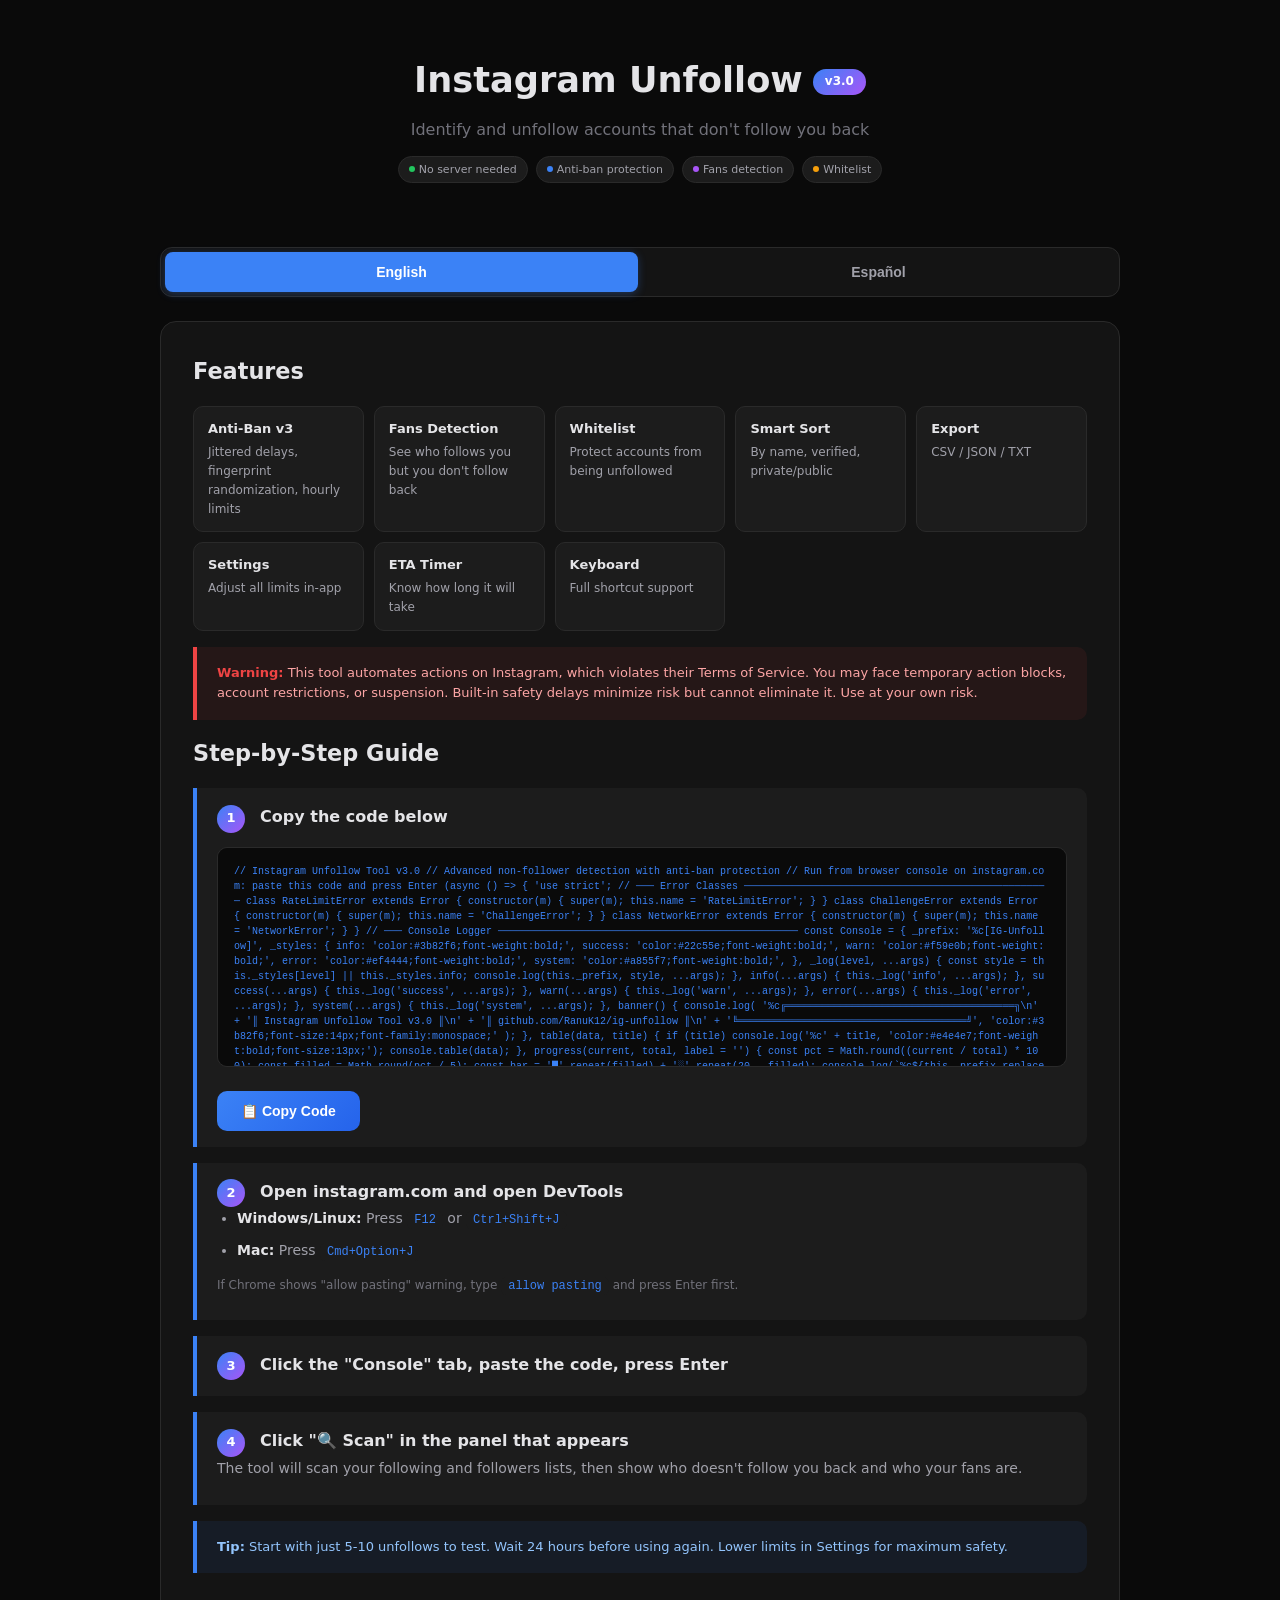
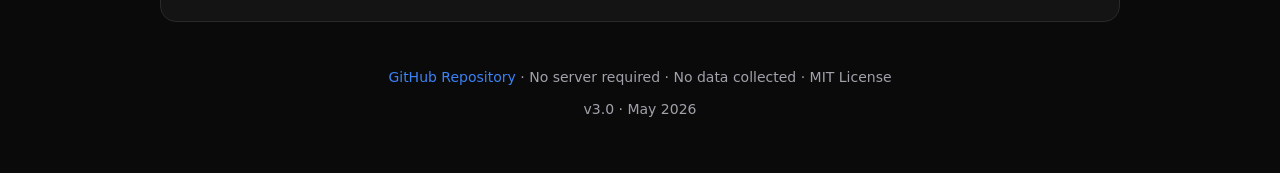
==== commit 5c1df7b5: "feat: v3.0 major upgrade - advanced anti-ban, fans detection, settings, keyboard shortcuts ## Script" ====
--- a/bookmarklet.html
+++ b/bookmarklet.html
@@ -3,43 +3,77 @@
 <head>
     <meta charset="UTF-8">
     <meta name="viewport" content="width=device-width, initial-scale=1.0">
-    <title>Instagram Unfollow - Setup</title>
+    <title>Instagram Unfollow v3.0 - Setup</title>
+    <meta name="description" content="Instagram Unfollow Tool - Identify and mass-unfollow accounts that don't follow you back">
     <style>
         * { margin: 0; padding: 0; box-sizing: border-box; }
         body {
-            font-family: -apple-system, BlinkMacSystemFont, 'Segoe UI', sans-serif;
+            font-family: -apple-system, BlinkMacSystemFont, 'Segoe UI', system-ui, sans-serif;
             background: #0a0a0a;
             min-height: 100vh;
             padding: 20px;
             color: #e4e4e7;
+            line-height: 1.6;
         }
         .wrapper {
-            max-width: 900px;
+            max-width: 960px;
             margin: 0 auto;
+        }
+        .header {
+            text-align: center;
+            margin-bottom: 32px;
+            padding: 32px 0;
+        }
+        h1 {
+            color: #e4e4e7;
+            font-size: 2.2em;
+            margin-bottom: 8px;
+        }
+        .version {
+            display: inline-block;
+            background: linear-gradient(135deg, #3b82f6, #a855f7);
+            color: white;
+            font-size: 12px;
+            font-weight: 700;
+            padding: 3px 12px;
+            border-radius: 20px;
+            margin-left: 10px;
+            vertical-align: middle;
+        }
+        .subtitle {
+            color: #71717a;
+            font-size: 1em;
+            margin-top: 8px;
         }
         .tabs {
             display: flex;
-            gap: 8px;
-            margin-bottom: 20px;
+            gap: 4px;
+            margin-bottom: 24px;
+            background: #141414;
+            padding: 4px;
+            border-radius: 12px;
+            border: 1px solid #2a2a2a;
         }
         .tab-btn {
-            padding: 10px 20px;
-            background: #1c1c1c;
-            border: 1px solid #2a2a2a;
+            flex: 1;
+            padding: 12px 20px;
+            background: transparent;
+            border: none;
             border-radius: 8px;
             font-weight: 600;
             cursor: pointer;
             color: #a1a1aa;
-            font-size: 13px;
+            font-size: 14px;
             transition: all 0.2s;
         }
         .tab-btn.active {
             background: #3b82f6;
             color: white;
-            border-color: #3b82f6;
-        }
-        .tab-btn:hover {
-            border-color: #3b82f6;
+            box-shadow: 0 2px 8px rgba(59, 130, 246, 0.3);
+        }
+        .tab-btn:hover:not(.active) {
+            color: #e4e4e7;
+            background: #1c1c1c;
         }
         .tab-content {
             display: none;
@@ -49,43 +83,26 @@
         }
         .card {
             background: #141414;
-            border-radius: 12px;
-            padding: 28px;
-            margin-bottom: 16px;
+            border-radius: 16px;
+            padding: 32px;
+            margin-bottom: 20px;
             border: 1px solid #2a2a2a;
-        }
-        h1 {
-            color: #e4e4e7;
-            margin-bottom: 24px;
-            text-align: center;
-            font-size: 2em;
-        }
-        .version {
-            display: inline-block;
-            background: #3b82f6;
-            color: white;
-            font-size: 12px;
-            font-weight: 600;
-            padding: 2px 10px;
-            border-radius: 4px;
-            margin-left: 8px;
-            vertical-align: middle;
         }
         h2 {
             color: #e4e4e7;
-            margin-bottom: 12px;
-            font-size: 1.3em;
+            margin-bottom: 16px;
+            font-size: 1.4em;
         }
         h3 {
             color: #3b82f6;
-            margin: 16px 0 8px;
+            margin: 20px 0 10px;
             font-size: 1em;
         }
         p, li {
             color: #a1a1aa;
             line-height: 1.7;
             margin-bottom: 8px;
-            font-size: 13px;
+            font-size: 14px;
         }
         ol, ul {
             margin-left: 20px;
@@ -94,104 +111,175 @@
         .code-block {
             background: #0a0a0a;
             color: #3b82f6;
-            padding: 14px;
-            border-radius: 8px;
+            padding: 16px;
+            border-radius: 10px;
             overflow-x: auto;
-            margin: 12px 0;
-            font-family: 'SF Mono', 'Monaco', 'Menlo', monospace;
+            margin: 14px 0;
+            font-family: 'SF Mono', 'Monaco', 'Menlo', 'Consolas', monospace;
             font-size: 10px;
             line-height: 1.5;
             word-break: break-all;
             border: 1px solid #2a2a2a;
-            max-height: 200px;
+            max-height: 220px;
             overflow-y: auto;
-        }
-        .code-block::-webkit-scrollbar { width: 6px; }
+            position: relative;
+        }
+        .code-block::-webkit-scrollbar { width: 6px; height: 6px; }
         .code-block::-webkit-scrollbar-track { background: #0a0a0a; }
         .code-block::-webkit-scrollbar-thumb { background: #2a2a2a; border-radius: 3px; }
         .warning {
-            background: rgba(239, 68, 68, 0.1);
-            border-left: 3px solid #ef4444;
-            padding: 14px 16px;
-            border-radius: 0 8px 8px 0;
+            background: rgba(239, 68, 68, 0.08);
+            border-left: 4px solid #ef4444;
+            padding: 16px 20px;
+            border-radius: 0 10px 10px 0;
             color: #fca5a5;
-            margin: 12px 0;
+            margin: 16px 0;
             font-size: 13px;
         }
+        .warning strong { color: #ef4444; }
+        .info-box {
+            background: rgba(59, 130, 246, 0.08);
+            border-left: 4px solid #3b82f6;
+            padding: 16px 20px;
+            border-radius: 0 10px 10px 0;
+            color: #93c5fd;
+            margin: 16px 0;
+            font-size: 13px;
+        }
         .copy-btn {
-            background: #3b82f6;
+            background: linear-gradient(135deg, #3b82f6, #2563eb);
             color: white;
             border: none;
-            padding: 10px 20px;
-            border-radius: 8px;
+            padding: 12px 24px;
+            border-radius: 10px;
             cursor: pointer;
-            font-weight: 600;
-            font-size: 13px;
-            margin-top: 8px;
+            font-weight: 700;
+            font-size: 14px;
+            margin-top: 10px;
             transition: all 0.2s;
+            display: inline-flex;
+            align-items: center;
+            gap: 8px;
         }
         .copy-btn:hover {
-            background: #2563eb;
-        }
+            transform: translateY(-1px);
+            box-shadow: 0 4px 12px rgba(59, 130, 246, 0.4);
+        }
+        .copy-btn:active { transform: scale(0.97); }
         .copy-btn.copied {
-            background: #22c55e;
+            background: linear-gradient(135deg, #22c55e, #16a34a);
         }
         .step {
-            margin: 14px 0;
-            padding: 14px;
+            margin: 16px 0;
+            padding: 16px 20px;
             background: #1c1c1c;
-            border-left: 3px solid #3b82f6;
-            border-radius: 0 8px 8px 0;
-        }
+            border-left: 4px solid #3b82f6;
+            border-radius: 0 10px 10px 0;
+            transition: border-color 0.2s;
+        }
+        .step:hover { border-left-color: #a855f7; }
         .step-num {
-            display: inline-block;
+            display: inline-flex;
+            align-items: center;
+            justify-content: center;
             width: 28px;
             height: 28px;
-            background: #3b82f6;
+            background: linear-gradient(135deg, #3b82f6, #a855f7);
             color: white;
             border-radius: 50%;
-            text-align: center;
-            line-height: 28px;
             font-weight: 700;
             font-size: 13px;
-            margin-right: 8px;
-        }
+            margin-right: 10px;
+            flex-shrink: 0;
+        }
+        .step strong { color: #e4e4e7; }
         code {
             background: #1c1c1c;
-            padding: 2px 6px;
-            border-radius: 4px;
+            padding: 2px 7px;
+            border-radius: 5px;
             font-family: monospace;
             color: #3b82f6;
+            font-size: 12px;
         }
         .features {
             display: grid;
-            grid-template-columns: 1fr 1fr 1fr;
-            gap: 8px;
-            margin: 12px 0;
+            grid-template-columns: repeat(auto-fit, minmax(160px, 1fr));
+            gap: 10px;
+            margin: 16px 0;
         }
         .feature {
             background: #1c1c1c;
-            padding: 8px 12px;
-            border-radius: 8px;
-            font-size: 11px;
+            padding: 12px 14px;
+            border-radius: 10px;
+            font-size: 12px;
             color: #a1a1aa;
             border: 1px solid #2a2a2a;
-        }
+            transition: border-color 0.2s;
+        }
+        .feature:hover { border-color: #3b82f6; }
         .feature strong {
             color: #e4e4e7;
             display: block;
-            margin-bottom: 1px;
+            margin-bottom: 3px;
+            font-size: 13px;
+        }
+        .badge-row {
+            display: flex;
+            gap: 8px;
+            flex-wrap: wrap;
+            justify-content: center;
+            margin: 12px 0 0;
+        }
+        .badge {
+            display: inline-flex;
+            align-items: center;
+            gap: 4px;
+            background: #1c1c1c;
+            border: 1px solid #2a2a2a;
+            padding: 4px 10px;
+            border-radius: 20px;
+            font-size: 11px;
+            color: #a1a1aa;
+        }
+        .badge .dot {
+            width: 6px;
+            height: 6px;
+            border-radius: 50%;
+        }
+        .footer {
+            text-align: center;
+            padding: 24px;
+            color: #71717a;
             font-size: 12px;
+        }
+        .footer a {
+            color: #3b82f6;
+            text-decoration: none;
+        }
+        .footer a:hover { text-decoration: underline; }
+        @media (max-width: 600px) {
+            .card { padding: 20px; }
+            h1 { font-size: 1.6em; }
+            .features { grid-template-columns: 1fr 1fr; }
         }
     </style>
 </head>
 <body>
     <div class="wrapper">
-        <h1>Instagram Unfollow<span class="version">v2.0</span></h1>
+        <div class="header">
+            <h1>Instagram Unfollow<span class="version">v3.0</span></h1>
+            <p class="subtitle">Identify and unfollow accounts that don't follow you back</p>
+            <div class="badge-row">
+                <span class="badge"><span class="dot" style="background:#22c55e;"></span> No server needed</span>
+                <span class="badge"><span class="dot" style="background:#3b82f6;"></span> Anti-ban protection</span>
+                <span class="badge"><span class="dot" style="background:#a855f7;"></span> Fans detection</span>
+                <span class="badge"><span class="dot" style="background:#f59e0b;"></span> Whitelist</span>
+            </div>
+        </div>
 
         <div class="tabs">
             <button class="tab-btn active" onclick="switchTab(event, 'english')">English</button>
-            <button class="tab-btn" onclick="switchTab(event, 'spanish')">Espanol</button>
+            <button class="tab-btn" onclick="switchTab(event, 'spanish')">Español</button>
         </div>
 
         <!-- ENGLISH TAB -->
@@ -199,16 +287,18 @@
             <div class="card">
                 <h2>Features</h2>
                 <div class="features">
-                    <div class="feature"><strong>v1 REST API</strong>Modern, stable endpoints</div>
-                    <div class="feature"><strong>Anti-Ban</strong>8-15s delays, daily limits</div>
-                    <div class="feature"><strong>Whitelist</strong>Protect accounts</div>
-                    <div class="feature"><strong>Search</strong>Filter by name</div>
-                    <div class="feature"><strong>Export</strong>CSV / JSON</div>
-                    <div class="feature"><strong>Pause/Resume</strong>Full control</div>
+                    <div class="feature"><strong>Anti-Ban v3</strong>Jittered delays, fingerprint randomization, hourly limits</div>
+                    <div class="feature"><strong>Fans Detection</strong>See who follows you but you don't follow back</div>
+                    <div class="feature"><strong>Whitelist</strong>Protect accounts from being unfollowed</div>
+                    <div class="feature"><strong>Smart Sort</strong>By name, verified, private/public</div>
+                    <div class="feature"><strong>Export</strong>CSV / JSON / TXT</div>
+                    <div class="feature"><strong>Settings</strong>Adjust all limits in-app</div>
+                    <div class="feature"><strong>ETA Timer</strong>Know how long it will take</div>
+                    <div class="feature"><strong>Keyboard</strong>Full shortcut support</div>
                 </div>
 
                 <div class="warning">
-                    This tool automates unfollowing on Instagram. Using automation violates Instagram's Terms of Service. You may face temporary action blocks, permanent account restrictions, or account suspension. Use at your own risk.
+                    <strong>Warning:</strong> This tool automates actions on Instagram, which violates their Terms of Service. You may face temporary action blocks, account restrictions, or suspension. Built-in safety delays minimize risk but cannot eliminate it. Use at your own risk.
                 </div>
 
                 <h2>Step-by-Step Guide</h2>
@@ -216,28 +306,33 @@
                 <div class="step">
                     <span class="step-num">1</span>
                     <strong>Copy the code below</strong>
-                    <div class="code-block" id="codeEn"></div>
-                    <button class="copy-btn" onclick="copyCode('codeEn', this)">Copy Code</button>
+                    <div class="code-block" id="codeEn">Loading code...</div>
+                    <button class="copy-btn" onclick="copyCode('codeEn', this)">📋 Copy Code</button>
                 </div>
 
                 <div class="step">
                     <span class="step-num">2</span>
-                    <strong>Open instagram.com and open DevTools:</strong>
+                    <strong>Open instagram.com and open DevTools</strong>
                     <ul>
-                        <li><strong>Windows/Linux:</strong> Press <code>F12</code></li>
-                        <li><strong>Mac:</strong> Press <code>Cmd + Option + I</code></li>
+                        <li><strong>Windows/Linux:</strong> Press <code>F12</code> or <code>Ctrl+Shift+J</code></li>
+                        <li><strong>Mac:</strong> Press <code>Cmd+Option+J</code></li>
                     </ul>
+                    <p style="margin-top:8px;font-size:12px;color:#71717a;">If Chrome shows "allow pasting" warning, type <code>allow pasting</code> and press Enter first.</p>
                 </div>
 
                 <div class="step">
                     <span class="step-num">3</span>
-                    <strong>Click the "Console" tab, paste the code, and press Enter</strong>
+                    <strong>Click the "Console" tab, paste the code, press Enter</strong>
                 </div>
 
                 <div class="step">
                     <span class="step-num">4</span>
-                    <strong>Click "Scan" in the dark panel that appears</strong>
-                    <p>The tool will scan both your following and followers lists, then show who doesn't follow you back.</p>
+                    <strong>Click "🔍 Scan" in the panel that appears</strong>
+                    <p>The tool will scan your following and followers lists, then show who doesn't follow you back and who your fans are.</p>
+                </div>
+
+                <div class="info-box">
+                    <strong>Tip:</strong> Start with just 5-10 unfollows to test. Wait 24 hours before using again. Lower limits in Settings for maximum safety.
                 </div>
             </div>
         </div>
@@ -245,49 +340,64 @@
         <!-- SPANISH TAB -->
         <div id="spanish" class="tab-content">
             <div class="card">
-                <h2>Caracteristicas</h2>
+                <h2>Características</h2>
                 <div class="features">
-                    <div class="feature"><strong>API v1 REST</strong>Endpoints modernos y estables</div>
-                    <div class="feature"><strong>Anti-Ban</strong>Delays 8-15s, limites diarios</div>
-                    <div class="feature"><strong>Whitelist</strong>Protege cuentas</div>
-                    <div class="feature"><strong>Busqueda</strong>Filtra por nombre</div>
-                    <div class="feature"><strong>Exportar</strong>CSV / JSON</div>
-                    <div class="feature"><strong>Pausa/Reanudar</strong>Control total</div>
+                    <div class="feature"><strong>Anti-Ban v3</strong>Delays con jitter, fingerprint aleatorio, límites por hora</div>
+                    <div class="feature"><strong>Detección de Fans</strong>Ve quién te sigue pero no seguís de vuelta</div>
+                    <div class="feature"><strong>Whitelist</strong>Protegé cuentas de ser removidas</div>
+                    <div class="feature"><strong>Orden Inteligente</strong>Por nombre, verificados, privados/públicos</div>
+                    <div class="feature"><strong>Exportar</strong>CSV / JSON / TXT</div>
+                    <div class="feature"><strong>Configuración</strong>Ajustá todos los límites</div>
+                    <div class="feature"><strong>Tiempo Estimado</strong>Sabé cuánto va a tardar</div>
+                    <div class="feature"><strong>Teclado</strong>Atajos completos</div>
                 </div>
 
                 <div class="warning">
-                    Esta herramienta automatiza el dejar de seguir en Instagram. Usar automatizacion viola los Terminos de Servicio de Instagram. Puedes sufrir bloqueos temporales, restricciones permanentes o suspension de la cuenta. Usalo bajo tu propio riesgo.
-                </div>
-
-                <h2>Guia paso a paso</h2>
+                    <strong>Aviso:</strong> Esta herramienta automatiza acciones en Instagram, lo cual viola sus Términos de Servicio. Podés sufrir bloqueos temporales, restricciones o suspensión. Los delays de seguridad minimizan el riesgo pero no lo eliminan. Usalo bajo tu propio riesgo.
+                </div>
+
+                <h2>Guía Paso a Paso</h2>
 
                 <div class="step">
                     <span class="step-num">1</span>
-                    <strong>Copia el codigo de abajo</strong>
-                    <div class="code-block" id="codeEs"></div>
-                    <button class="copy-btn" onclick="copyCode('codeEs', this)">Copiar Codigo</button>
+                    <strong>Copiá el código de abajo</strong>
+                    <div class="code-block" id="codeEs">Cargando código...</div>
+                    <button class="copy-btn" onclick="copyCode('codeEs', this)">📋 Copiar Código</button>
                 </div>
 
                 <div class="step">
                     <span class="step-num">2</span>
-                    <strong>Abre instagram.com y abre DevTools:</strong>
+                    <strong>Abrí instagram.com y abrí DevTools</strong>
                     <ul>
-                        <li><strong>Windows/Linux:</strong> Presiona <code>F12</code></li>
-                        <li><strong>Mac:</strong> Presiona <code>Cmd + Option + I</code></li>
+                        <li><strong>Windows/Linux:</strong> Presioná <code>F12</code> o <code>Ctrl+Shift+J</code></li>
+                        <li><strong>Mac:</strong> Presioná <code>Cmd+Option+J</code></li>
                     </ul>
+                    <p style="margin-top:8px;font-size:12px;color:#71717a;">Si Chrome muestra "allow pasting", escribí <code>allow pasting</code> y presioná Enter primero.</p>
                 </div>
 
                 <div class="step">
                     <span class="step-num">3</span>
-                    <strong>Haz clic en la pestana "Console", pega el codigo y presiona Enter</strong>
+                    <strong>Hacé clic en la pestaña "Console", pegá el código y presioná Enter</strong>
                 </div>
 
                 <div class="step">
                     <span class="step-num">4</span>
-                    <strong>Haz clic en "Scan" en el panel oscuro que aparece</strong>
-                    <p>La herramienta escaneara tanto tu lista de seguidos como de seguidores, y mostrara quienes no te siguen de vuelta.</p>
+                    <strong>Hacé clic en "🔍 Scan" en el panel que aparece</strong>
+                    <p>La herramienta escaneará tus listas de seguidos y seguidores, y mostrará quién no te sigue de vuelta y quiénes son tus fans.</p>
+                </div>
+
+                <div class="info-box">
+                    <strong>Tip:</strong> Empezá con solo 5-10 unfollows para probar. Esperá 24 horas antes de usar de nuevo. Bajá los límites en Settings para máxima seguridad.
                 </div>
             </div>
+        </div>
+
+        <div class="footer">
+            <p>
+                <a href="https://github.com/RanuK12/ig-unfollow">GitHub Repository</a> ·
+                No server required · No data collected · MIT License
+            </p>
+            <p style="margin-top:8px;">v3.0 · May 2026</p>
         </div>
     </div>
 
@@ -302,32 +412,40 @@
         function copyCode(elementId, btn) {
             const code = document.getElementById(elementId).textContent;
             navigator.clipboard.writeText(code).then(() => {
-                const orig = btn.textContent;
-                btn.textContent = 'Copied!';
+                const orig = btn.innerHTML;
+                btn.innerHTML = '✓ Copied!';
                 btn.classList.add('copied');
                 setTimeout(() => {
-                    btn.textContent = orig;
+                    btn.innerHTML = orig;
                     btn.classList.remove('copied');
-                }, 2000);
+                }, 2500);
             }).catch(() => {
+                // Fallback selection
                 const range = document.createRange();
                 range.selectNodeContents(document.getElementById(elementId));
                 window.getSelection().removeAllRanges();
                 window.getSelection().addRange(range);
-                alert('Select the code and press Ctrl+C to copy.');
+                alert('Code selected! Press Ctrl+C to copy.');
             });
         }
 
-        // Load minified code into both language tabs
-        const minCode = document.getElementById('codeArea')?.textContent || '';
-        // We'll set it directly since the code is large
-        fetch('').catch(() => {}); // no-op
-    </script>
-    <script>
-        // Inject the minified code
-        const code = `(async()=>{class e extends Error{constructor(e){super(e),this.name="RateLimitError"}}class t extends Error{constructor(e){super(e),this.name="ChallengeError"}}const n="#0a0a0a",o="#141414",i="#1c1c1c",s="#222",a="#1a2744",l="#2a2a2a",r="#333",d="#3b82f6",c="#ef4444",p="#22c55e",u="#f59e0b",h="#e4e4e7",f="#a1a1aa",g="#71717a",m="rgba(0,0,0,0.85)",x={getCookie(e){const t=("; "+document.cookie).split("; "+e+"=");return 2===t.length?t.pop().split(";").shift():null},getUserID:()=>x.getCookie("ds_user_id"),getCSRFToken:()=>x.getCookie("csrftoken"),sleep:e=>new Promise(t=>setTimeout(t,e)),randomDelay:(e,t)=>Math.floor(Math.random()*(t-e)+e),formatNum:e=>e.toLocaleString("en-US")},y={config:{unfollowDelay:[8e3,15e3],scanDelay:[400,800],batchPause:[12e4,3e5],batchSize:10,dailyLimit:120,sessionLimit:60,initialBackoff:6e4,maxBackoff:6e5,backoffMultiplier:2},state:{sessionCount:0,consecutiveErrors:0,currentBackoff:6e4,isPaused:!1,pauseResolve:null,isCancelled:!1},getDailyCount(){try{const e=JSON.parse(localStorage.getItem("ig_unf_daily")||"{}");return e.date===(new Date).toISOString().slice(0,10)&&e.count||0}catch{return 0}},incrementDaily(){try{const e=(new Date).toISOString().slice(0,10),t=JSON.parse(localStorage.getItem("ig_unf_daily")||"{}"),n=t.date===e?(t.count||0)+1:1;localStorage.setItem("ig_unf_daily",JSON.stringify({date:e,count:n}))}catch{}},canContinue(){return this.state.isCancelled?{ok:!1,reason:"Cancelled"}:this.getDailyCount()>=this.config.dailyLimit?{ok:!1,reason:"Daily limit reached ("+this.config.dailyLimit+")"}:this.state.sessionCount>=this.config.sessionLimit?{ok:!1,reason:"Session limit reached ("+this.config.sessionLimit+"). Restart later."}:{ok:!0}},getNextDelay(){const[e,t]=this.config.unfollowDelay;return Math.random()<.1?x.randomDelay(2e4,4e4):x.randomDelay(e,t)},shouldBatchPause(){return this.state.sessionCount>0&&this.state.sessionCount%this.config.batchSize===0},getBatchPause(){return x.randomDelay(...this.config.batchPause)},handleError(e){this.state.consecutiveErrors++;const n=e instanceof t,o=Math.min(this.state.currentBackoff*this.state.consecutiveErrors,this.config.maxBackoff);return this.state.currentBackoff*=this.config.backoffMultiplier,{delay:o,fatal:n}},resetErrors(){this.state.consecutiveErrors=0,this.state.currentBackoff=this.config.initialBackoff},pause(){this.state.isPaused=!0},resume(){this.state.isPaused=!1,this.state.pauseResolve&&(this.state.pauseResolve(),this.state.pauseResolve=null)},cancel(){this.state.isCancelled=!0,this.resume()},reset(){this.state.sessionCount=0,this.state.consecutiveErrors=0,this.state.currentBackoff=this.config.initialBackoff,this.state.isPaused=!1,this.state.isCancelled=!1,this.state.pauseResolve=null},async waitIfPaused(){for(;this.state.isPaused&&!this.state.isCancelled;)await new Promise(e=>{this.state.pauseResolve=e})}},b={getHeaders(){const e=x.getCSRFToken();if(!e)throw new Error("No CSRF token. Make sure you are logged in.");return{"X-CSRFToken":e,"X-IG-App-ID":"936619743392459","X-IG-WWW-Claim":sessionStorage.getItem("www-claim-v2")||"0","X-Requested-With":"XMLHttpRequest"}},async request(n,o={}){const i=await fetch(n,{credentials:"include",...o});if(429===i.status)throw new e("Rate limited (429)");if(400===i.status){let e;try{e=await i.json()}catch{e={}}if("challenge_required"===e.message)throw new t("Challenge required");throw new Error(e.message||"Bad request")}if(!i.ok)throw new Error("HTTP "+i.status);return i.json()},async fetchAllFollowing(e,t){const n=[];let o=null;do{let i="https://www.instagram.com/api/v1/friendships/"+e+"/following/?count=100";o&&(i+="&max_id="+o);const s=await this.request(i,{headers:this.getHeaders()});n.push(...s.users||[]),o=s.next_max_id||null,t&&t(n.length,!!o),o&&await x.sleep(x.randomDelay(...y.config.scanDelay))}while(o);return n},async fetchAllFollowers(e,t){const n=[];let o=null;do{let i="https://www.instagram.com/api/v1/friendships/"+e+"/followers/?count=100";o&&(i+="&max_id="+o);const s=await this.request(i,{headers:this.getHeaders()});n.push(...s.users||[]),o=s.next_max_id||null,t&&t(n.length,!!o),o&&await x.sleep(x.randomDelay(...y.config.scanDelay))}while(o);return n},async unfollow(e){return this.request("https://www.instagram.com/api/v1/friendships/destroy/"+e+"/",{method:"POST",headers:{...this.getHeaders(),"Content-Type":"application/x-www-form-urlencoded"}})}},w={KEY:"ig_unf_whitelist",_set:null,load(){try{this._set=new Set(JSON.parse(localStorage.getItem(this.KEY)||"[]").map(String))}catch{this._set=new Set}},save(){try{localStorage.setItem(this.KEY,JSON.stringify([...this._set]))}catch{}},has(e){return this._set.has(String(e))},add(e){this._set.add(String(e)),this.save()},remove(e){this._set.delete(String(e)),this.save()},toggle(e){this.has(e)?this.remove(e):this.add(e)},count(){return this._set.size}};w.load();const k={KEY:"ig_unf_log",MAX:500,entries:[],load(){try{this.entries=JSON.parse(localStorage.getItem(this.KEY)||"[]")}catch{this.entries=[]}},save(){this.entries.length>this.MAX&&(this.entries=this.entries.slice(-this.MAX));try{localStorage.setItem(this.KEY,JSON.stringify(this.entries))}catch{}},add(e,t={}){this.entries.push({type:e,ts:Date.now(),...t}),this.save()},recent(e=100){return this.entries.slice(-e).reverse()},clear(){this.entries=[],this.save()}};k.load();const v={download(e,t,n){const o=new Blob([e],{type:n}),i=document.createElement("a");i.href=URL.createObjectURL(o),i.download=t,i.click(),URL.revokeObjectURL(i.href)},csv(e){const t=["username,full_name,user_id,profile_url"];e.forEach(e=>{const n=e.pk||e.id;t.push(e.username+',"'+(e.full_name||"").replace(/"/g,'""')+'",'+n+",https://instagram.com/"+e.username)}),this.download(t.join("\\n"),"non_followers.csv","text/csv")},json(e){const t=e.map(e=>({username:e.username,full_name:e.full_name||"",id:e.pk||e.id,url:"https://instagram.com/"+e.username}));this.download(JSON.stringify(t,null,2),"non_followers.json","application/json")}};function C(e,t,n={}){const o=document.createElement(e);return t&&(o.style.cssText=t),n.text&&(o.textContent=n.text),n.html&&(o.innerHTML=n.html),n.class&&(o.className=n.class),n.type&&(o.type=n.type),n.placeholder&&(o.placeholder=n.placeholder),o}let $=[],S=[],E=[],_=new Set,z="",N="list",L=!1;const D=document.createElement("style");D.textContent="\\n    @keyframes ig-unf-pulse { 0%,100%{opacity:.4} 50%{opacity:1} }\\n    @keyframes ig-unf-slide { 0%{transform:translateX(-100%)} 100%{transform:translateX(300%)} }\\n    .ig-unf-btn{transition:all .15s;cursor:pointer;border:0;font-weight:600;font-size:13px;border-radius:8px;padding:9px 16px;}\\n    .ig-unf-btn:hover{filter:brightness(1.15);}\\n    .ig-unf-btn:active{transform:scale(.97);}\\n    .ig-unf-btn:disabled{opacity:.5;cursor:not-allowed;filter:none;transform:none;}\\n    .ig-unf-tab{padding:8px 16px;border:0;background:transparent;color:"+g+";cursor:pointer;font-size:13px;font-weight:500;border-bottom:2px solid transparent;transition:all .15s;}\\n    .ig-unf-tab:hover{color:"+f+";}\\n    .ig-unf-tab.active{color:"+d+";border-bottom-color:"+d+";}\\n    .ig-unf-scroll::-webkit-scrollbar{width:6px;}\\n    .ig-unf-scroll::-webkit-scrollbar-track{background:"+n+";}\\n    .ig-unf-scroll::-webkit-scrollbar-thumb{background:"+l+";border-radius:3px;}\\n    .ig-unf-scroll::-webkit-scrollbar-thumb:hover{background:"+r+";}\\n  ",document.head.appendChild(D);const M=C("div","position:fixed;top:0;left:0;width:100%;height:100%;background:"+m+";display:flex;align-items:center;justify-content:center;z-index:99999;font-family:-apple-system,BlinkMacSystemFont,'Segoe UI',system-ui,sans-serif;padding:16px;box-sizing:border-box;");document.body.appendChild(M);const P=C("div","background:"+n+";border-radius:16px;width:100%;max-width:720px;height:90vh;display:flex;flex-direction:column;box-shadow:0 25px 80px rgba(0,0,0,.6);border:1px solid "+l+";overflow:hidden;");M.appendChild(P);const R=C("div","padding:16px 20px 0;flex-shrink:0;");P.appendChild(R);const I=C("div","display:flex;align-items:center;justify-content:space-between;margin-bottom:12px;"),T=C("div","font-size:18px;font-weight:700;color:"+h+";",{text:"Instagram Unfollow"}),F=C("button","background:"+i+";color:"+g+";border:0;width:32px;height:32px;border-radius:50%;cursor:pointer;font-size:18px;display:flex;align-items:center;justify-content:center;line-height:1;",{html:"&times;"});F.onclick=()=>{M.remove(),D.remove()},I.appendChild(T),I.appendChild(F),R.appendChild(I);const B=C("div","display:flex;gap:12px;flex-wrap:wrap;padding:10px 14px;background:"+o+";border-radius:8px;margin-bottom:12px;font-size:12px;color:"+f+";display:none;");function O(){const e=y.getDailyCount(),t=y.config.dailyLimit;B.style.display="flex",B.innerHTML="";[{label:"Following",value:x.formatNum($.length),color:d},{label:"Non-followers",value:x.formatNum(S.length),color:c},{label:"Protected",value:x.formatNum(w.count()),color:u},{label:"Today",value:e+"/"+t,color:e>=t?c:p}].forEach(e=>{const t=C("span","display:flex;align-items:center;gap:4px;");t.innerHTML='<span style="width:6px;height:6px;border-radius:50%;background:'+e.color+';display:inline-block;"></span><span style="color:'+g+';">'+e.label+':</span> <span style="color:'+h+';font-weight:600;">'+e.value+"</span>",B.appendChild(t)})}R.appendChild(B);const U=C("div","text-align:center;padding:8px 12px;background:"+o+";border-radius:8px;color:"+f+";font-size:12px;margin-bottom:12px;",{text:"Ready to scan. Make sure you are on instagram.com"});function j(e){U.textContent=e}R.appendChild(U);const A=C("div","width:100%;height:4px;background:"+o+";border-radius:2px;margin-bottom:12px;overflow:hidden;display:none;"),H=C("div","height:100%;background:"+d+";width:0%;border-radius:2px;transition:width .3s;");function q(e,t=!1){A.style.display=e?"block":"none",t?(H.style.width="30%",H.style.animation="ig-unf-slide 1.5s ease-in-out infinite"):H.style.animation="none"}function X(e){H.style.animation="none",H.style.width=Math.min(100,Math.round(e))+"%"}A.appendChild(H),R.appendChild(A);const J=C("input","width:100%;padding:10px 14px;background:"+o+";color:"+h+";border:1px solid "+l+";border-radius:8px;font-size:13px;outline:none;margin-bottom:12px;box-sizing:border-box;display:none;",{placeholder:"Search by username or name..."});J.addEventListener("focus",()=>{J.style.borderColor=d}),J.addEventListener("blur",()=>{J.style.borderColor=l}),J.addEventListener("input",e=>{z=e.target.value.toLowerCase(),he()}),R.appendChild(J);const K=C("div","display:flex;border-bottom:1px solid "+l+";margin-bottom:0;display:none;"),W={};["list","whitelist","log"].forEach(e=>{const t=C("button","",{text:{list:"Non-Followers",whitelist:"Whitelist",log:"Activity"}[e]});t.className="ig-unf-tab"+("list"===e?" active":""),t.onclick=()=>function(e){N=e,Object.keys(W).forEach(t=>{W[t].className="ig-unf-tab"+(t===e?" active":""),te[t].style.display=t===e?"block":"none"}),"list"===e?ae():"whitelist"===e?le():"log"===e&&re()}(e),W[e]=t,K.appendChild(t)}),R.appendChild(K);const Y=C("div","display:flex;gap:8px;flex-wrap:wrap;padding:12px 0 0;"),G=C("button","background:"+d+";color:white;",{text:"Scan"});G.className="ig-unf-btn";const V=C("button","background:"+i+";color:"+h+";display:none;",{text:"Select All"});V.className="ig-unf-btn";const Q=C("button","background:"+i+";color:"+f+";display:none;",{text:"Clear"});Q.className="ig-unf-btn";const Z=C("button","background:"+i+";color:"+f+";display:none;",{text:"Export"});Z.className="ig-unf-btn",[G,V,Q,Z].forEach(e=>Y.appendChild(e)),R.appendChild(Y);const ee=C("div","flex:1;overflow:hidden;position:relative;");P.appendChild(ee);const te={};["list","whitelist","log"].forEach(e=>{const t=C("div","width:100%;height:100%;overflow-y:auto;"+("list"!==e?"display:none;":""));t.className="ig-unf-scroll",te[e]=t,ee.appendChild(t)});const ne=68,oe=5,ie=C("div","position:relative;");te.list.appendChild(ie);let se=null;function ae(){const e=te.list,t=E,n=t.length*ne;ie.style.height=n+"px";const o=e.scrollTop,i=e.clientHeight,c=Math.max(0,Math.floor(o/ne)-oe),p=Math.min(t.length,Math.ceil((o+i)/ne)+oe);if(ie.innerHTML="",0===t.length&&$.length>0){const e=C("div","text-align:center;padding:40px 20px;color:"+g+";font-size:14px;",{text:z?'No results for "'+z+'"':"Everyone follows you back!"});return ie.style.height="auto",void ie.appendChild(e)}for(let e=c;e<p;e++){const n=t[e],o=String(n.pk||n.id),i=_.has(o),c=w.has(o),p=C("div","display:flex;align-items:center;gap:12px;padding:10px 20px;position:absolute;top:"+e*ne+"px;width:100%;box-sizing:border-box;cursor:pointer;background:"+(i?a:"transparent")+";border-left:3px solid "+(i?d:"transparent")+";transition:background .1s;");p.onmouseenter=()=>{i||(p.style.background=s)},p.onmouseleave=()=>{i||(p.style.background="transparent")};const f=C("img","width:42px;height:42px;border-radius:50%;object-fit:cover;flex-shrink:0;background:"+l+";");f.loading="lazy",f.src=n.profile_pic_url,f.onerror=()=>{f.style.background=r};const m=C("div","flex:1;min-width:0;"),x=C("div","font-weight:600;color:"+h+";font-size:13px;white-space:nowrap;overflow:hidden;text-overflow:ellipsis;",{text:"@"+n.username});if(m.appendChild(x),n.full_name){const e=C("div","color:"+g+";font-size:11px;margin-top:1px;white-space:nowrap;overflow:hidden;text-overflow:ellipsis;",{text:n.full_name});m.appendChild(e)}if(p.appendChild(f),p.appendChild(m),c){const e=C("span","color:"+u+";font-size:11px;flex-shrink:0;background:rgba(245,158,11,.15);padding:3px 8px;border-radius:12px;",{text:"Protected"});p.appendChild(e),p.style.opacity="0.6",p.onclick=()=>{confirm("Remove @"+n.username+" from whitelist?")&&(w.remove(o),he(),O())}}else{const e=C("input","width:18px;height:18px;flex-shrink:0;accent-color:"+d+";cursor:pointer;");e.type="checkbox",e.checked=i,p.appendChild(e);const t=C("button","background:transparent;border:0;color:"+g+";cursor:pointer;font-size:14px;padding:4px;flex-shrink:0;opacity:0;transition:opacity .15s;",{text:"\\u{1F6E1}"});t.title="Add to whitelist",p.appendChild(t),p.onmouseenter=()=>{t.style.opacity="1",i||(p.style.background=s)},p.onmouseleave=()=>{t.style.opacity="0",i||(p.style.background="transparent")},t.onclick=e=>{e.stopPropagation(),w.add(o),_.delete(o),he(),O(),ue()},p.onclick=e=>{e.target!==t&&(i?_.delete(o):_.add(o),ue(),ae())}}ie.appendChild(p)}}function le(){const e=te.whitelist;e.innerHTML="";const t=w._set;0!==t.size?t.forEach(t=>{const n=$.find(e=>String(e.pk||e.id)===t),o=C("div","display:flex;align-items:center;gap:12px;padding:12px 20px;border-bottom:1px solid "+l+";");if(n){const e=C("img","width:36px;height:36px;border-radius:50%;object-fit:cover;background:"+l+";");e.src=n.profile_pic_url,o.appendChild(e);const t=C("div","flex:1;");t.appendChild(C("div","color:"+h+";font-size:13px;font-weight:600;",{text:"@"+n.username})),n.full_name&&t.appendChild(C("div","color:"+g+";font-size:11px;",{text:n.full_name})),o.appendChild(t)}else o.appendChild(C("div","flex:1;color:"+f+";font-size:13px;",{text:"User ID: "+t}));const s=C("button","",{text:"Remove"});s.className="ig-unf-btn",s.style.cssText+="background:"+i+";color:"+c+";font-size:11px;padding:5px 12px;",s.onclick=()=>{w.remove(t),le(),he(),O()},o.appendChild(s),e.appendChild(o)}):e.appendChild(C("div","text-align:center;padding:40px 20px;color:"+g+";font-size:14px;",{text:"No protected users. Click the shield icon on any user to protect them."}))}function re(){const e=te.log;e.innerHTML="";const t=k.recent(100);if(0===t.length)return void e.appendChild(C("div","text-align:center;padding:40px 20px;color:"+g+";font-size:14px;",{text:"No activity yet."}));const n=C("div","padding:10px 20px;border-bottom:1px solid "+l+";text-align:right;"),o=C("button","",{text:"Clear Log"});o.className="ig-unf-btn",o.style.cssText+="background:"+i+";color:"+g+";font-size:11px;padding:5px 12px;",o.onclick=()=>{k.clear(),re()},n.appendChild(o),e.appendChild(n);const s={unfollow:p,scan:d,error:c,rate_limit:u,pause:u,cancel:g},a={unfollow:"\\u2713",scan:"\\u{1F50D}",error:"\\u2717",rate_limit:"\\u26A0",pause:"\\u23F8",cancel:"\\u25A0"};t.forEach(t=>{const n=C("div","display:flex;align-items:flex-start;gap:10px;padding:8px 20px;border-bottom:1px solid "+l+";font-size:12px;"),o=C("span","color:"+(s[t.type]||g)+";font-size:14px;flex-shrink:0;margin-top:1px;",{text:a[t.type]||"-"});n.appendChild(o);const i=C("div","flex:1;");let r=t.type;"unfollow"===t.type?r="Unfollowed @"+(t.username||t.userId):"scan"===t.type?r="Scan: "+(t.following||0)+" following, "+(t.nonFollowers||0)+" non-followers":"error"===t.type?r="Error: "+(t.message||"Unknown"):"rate_limit"===t.type?r="Rate limited - backed off":"pause"===t.type&&(r="Paused: "+(t.reason||"")),i.appendChild(C("div","color:"+h+";",{text:r}));const d=new Date(t.ts);i.appendChild(C("div","color:"+g+";font-size:11px;margin-top:2px;",{text:d.toLocaleDateString()+" "+d.toLocaleTimeString()})),n.appendChild(i),e.appendChild(n)})}te.list.addEventListener("scroll",()=>{se&&cancelAnimationFrame(se),se=requestAnimationFrame(ae)});const de=C("div","padding:12px 20px;border-top:1px solid "+l+";flex-shrink:0;display:flex;gap:8px;");P.appendChild(de);const ce=C("button","flex:1;background:"+c+";color:white;display:none;font-size:14px;",{text:"Unfollow (0)"});ce.className="ig-unf-btn";const pe=C("button","background:"+i+";color:"+u+";display:none;min-width:90px;",{text:"Pause"});function ue(){ce.textContent="Unfollow ("+_.size+")"}function he(){let e=S.filter(e=>!w.has(String(e.pk||e.id)));z&&(e=e.filter(e=>e.username.toLowerCase().includes(z)||e.full_name&&e.full_name.toLowerCase().includes(z))),E=e,"list"===N&&ae()}function fe(e){const t=e?"inline-flex":"none";V.style.display=t,Q.style.display=t,Z.style.display=t,J.style.display=e?"block":"none",K.style.display=e?"flex":"none",ce.style.display=e?"block":"none",G.style.display=e?"none":"inline-flex"}pe.className="ig-unf-btn",de.appendChild(ce),de.appendChild(pe),G.onclick=async()=>{G.disabled=!0,q(!0,!0);try{const e=x.getUserID();if(!e)throw new Error("Not logged in. Open instagram.com and log in first.");j("Scanning who you follow...");const t=await b.fetchAllFollowing(e,(e,t)=>{j("Following: "+x.formatNum(e)+(t?"...":" done"))});j("Scanning your followers...");const n=await b.fetchAllFollowers(e,(e,t)=>{j("Followers: "+x.formatNum(e)+(t?"...":" done"))}),o=new Set(n.map(e=>String(e.pk||e.id)));$=t,S=t.filter(e=>!o.has(String(e.pk||e.id))),k.add("scan",{following:t.length,followers:n.length,nonFollowers:S.length}),q(!1),j(x.formatNum(t.length)+" following, "+x.formatNum(S.length)+" don't follow back"),O(),he(),fe(!0)}catch(t){q(!1),j(t instanceof e?"Rate limited. Wait a few minutes and try again.":"Error: "+t.message),G.disabled=!1}},V.onclick=()=>{E.forEach(e=>{const t=String(e.pk||e.id);w.has(t)||_.add(t)}),ue(),ae()},Q.onclick=()=>{_.clear(),ue(),ae()},Z.onclick=()=>{const e=C("div","position:absolute;bottom:100%;left:0;background:"+o+";border:1px solid "+l+";border-radius:8px;overflow:hidden;z-index:10;box-shadow:0 4px 20px rgba(0,0,0,.4);"),t=C("div","padding:10px 20px;color:"+h+";cursor:pointer;font-size:13px;white-space:nowrap;",{text:"Export CSV"}),n=C("div","padding:10px 20px;color:"+h+";cursor:pointer;font-size:13px;white-space:nowrap;border-top:1px solid "+l+";",{text:"Export JSON"});t.onmouseenter=()=>{t.style.background=s},t.onmouseleave=()=>{t.style.background="transparent"},n.onmouseenter=()=>{n.style.background=s},n.onmouseleave=()=>{n.style.background="transparent"},t.onclick=()=>{v.csv(E),e.remove()},n.onclick=()=>{v.json(E),e.remove()},e.appendChild(t),e.appendChild(n),Z.style.position="relative",Z.appendChild(e),setTimeout(()=>document.addEventListener("click",function t(){e.remove(),document.removeEventListener("click",t)},{once:!0}),10)},pe.onclick=()=>{y.state.isPaused?(y.resume(),pe.textContent="Pause",pe.style.color=u):(y.pause(),pe.textContent="Resume",pe.style.color=p,j("Paused. Click Resume to continue."))},ce.onclick=async()=>{if(0===_.size)return void j("Select at least one user.");if(!confirm("Unfollow "+_.size+" users? This may take a while due to safety delays."))return;L=!0,y.reset(),ce.disabled=!0,pe.style.display="inline-flex",q(!0);const e=[..._],t=e.length;let n=0,o=0;for(const i of e){await y.waitIfPaused();const e=y.canContinue();if(!e.ok){j(e.reason),k.add("pause",{reason:e.reason});break}const s=$.find(e=>String(e.pk||e.id)===i),a=s?s.username:i;try{await b.unfollow(i),n++,y.state.sessionCount++,y.incrementDaily(),y.resetErrors(),_.delete(i),S=S.filter(e=>String(e.pk||e.id)!==i),k.add("unfollow",{username:a,userId:i})}catch(e){o++;const t=y.handleError(e);if(k.add("error",{message:e.message,userId:i}),t.fatal){j("Challenge required! Instagram wants verification. Stopping."),k.add("rate_limit",{message:"challenge_required"});break}if(y.state.consecutiveErrors>=3){j("Too many errors. Stopping for safety.");break}j("Error - backing off "+Math.round(t.delay/1e3)+"s..."),await x.sleep(t.delay);continue}if(X(n/t*100),ue(),y.shouldBatchPause()){const e=y.getBatchPause();j("Safety pause: "+(e/6e4).toFixed(1)+" min ("+n+"/"+t+" done)"),k.add("pause",{reason:"batch",duration:e}),await x.sleep(e),await y.waitIfPaused()}else{const e=y.getNextDelay();j("Unfollowed @"+a+" ("+n+"/"+t+") - waiting "+Math.round(e/1e3)+"s..."),await x.sleep(e)}}q(!1),L=!1,ce.disabled=!1,pe.style.display="none";j(n+" unfollowed"+(o>0?", "+o+" failed":"")),O(),he(),ue(),0===S.length&&(fe(!1),G.style.display="inline-flex",G.disabled=!1)};const ge=e=>{"Escape"!==e.key||L||(M.remove(),D.remove(),document.removeEventListener("keydown",ge))};document.addEventListener("keydown",ge)})();`;
-        document.getElementById('codeEn').textContent = code;
-        document.getElementById('codeEs').textContent = code;
+        // Load the source code from script-main.js via fetch (if served) or embed
+        async function loadCode() {
+            let code = '';
+            try {
+                const res = await fetch('src/script-main.js');
+                if (res.ok) code = await res.text();
+            } catch {}
+
+            if (!code) {
+                code = '// Could not auto-load. Copy code from src/script-main.js manually.\n// Open the file in this repository and copy its full contents.';
+            }
+
+            document.getElementById('codeEn').textContent = code;
+            document.getElementById('codeEs').textContent = code;
+        }
+
+        loadCode();
     </script>
 </body>
 </html>
